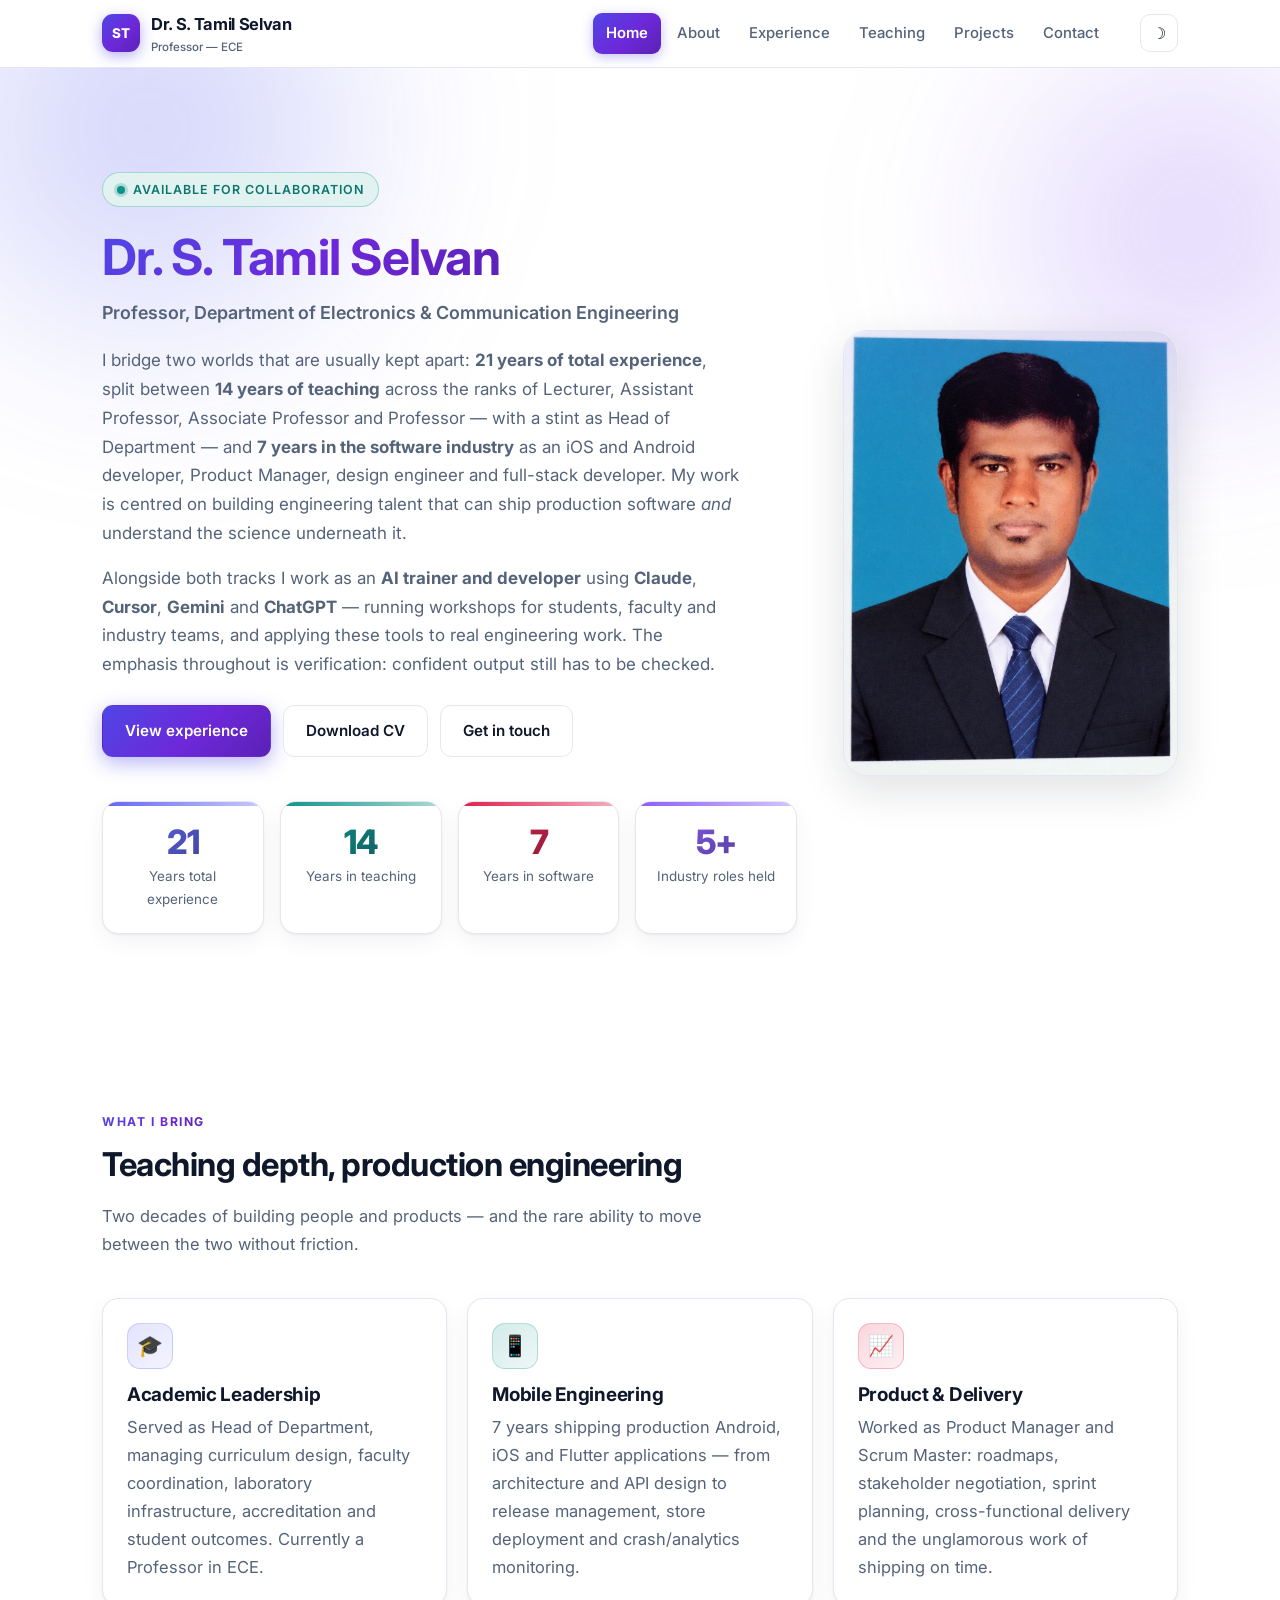
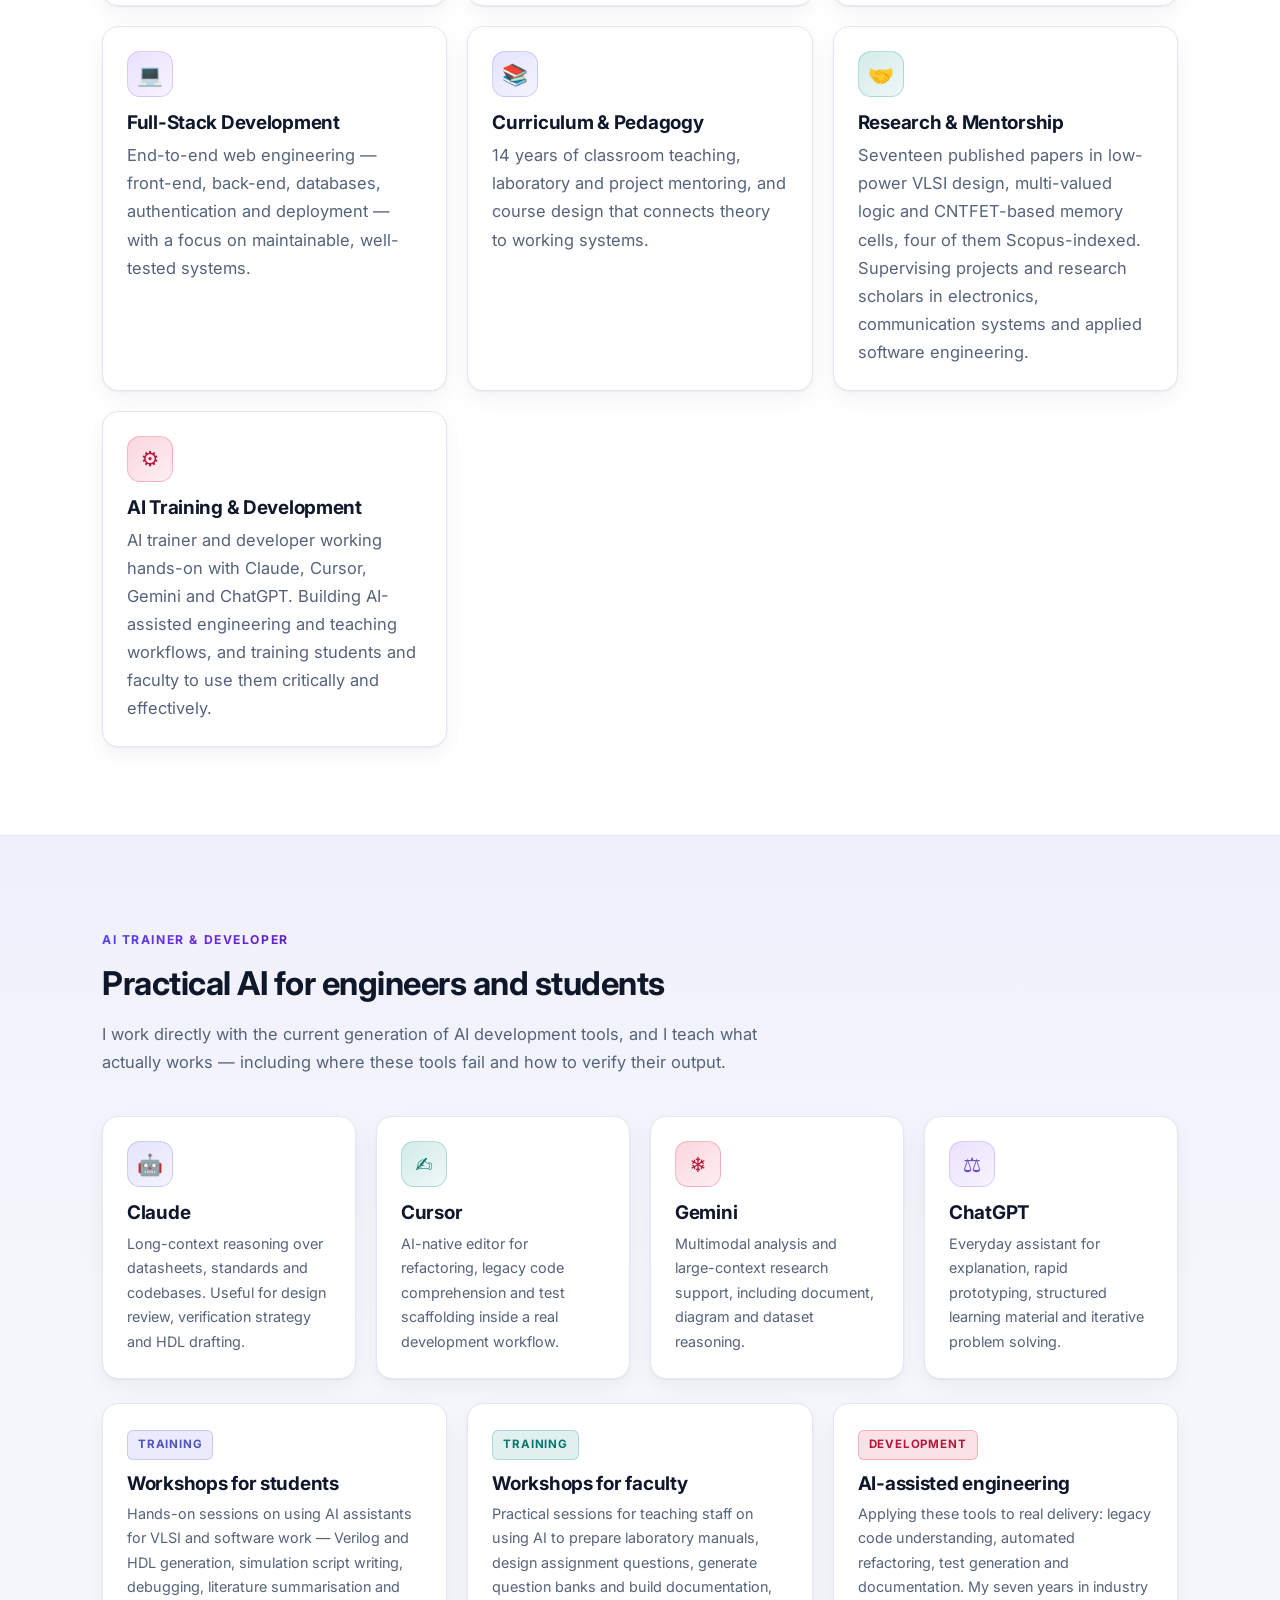
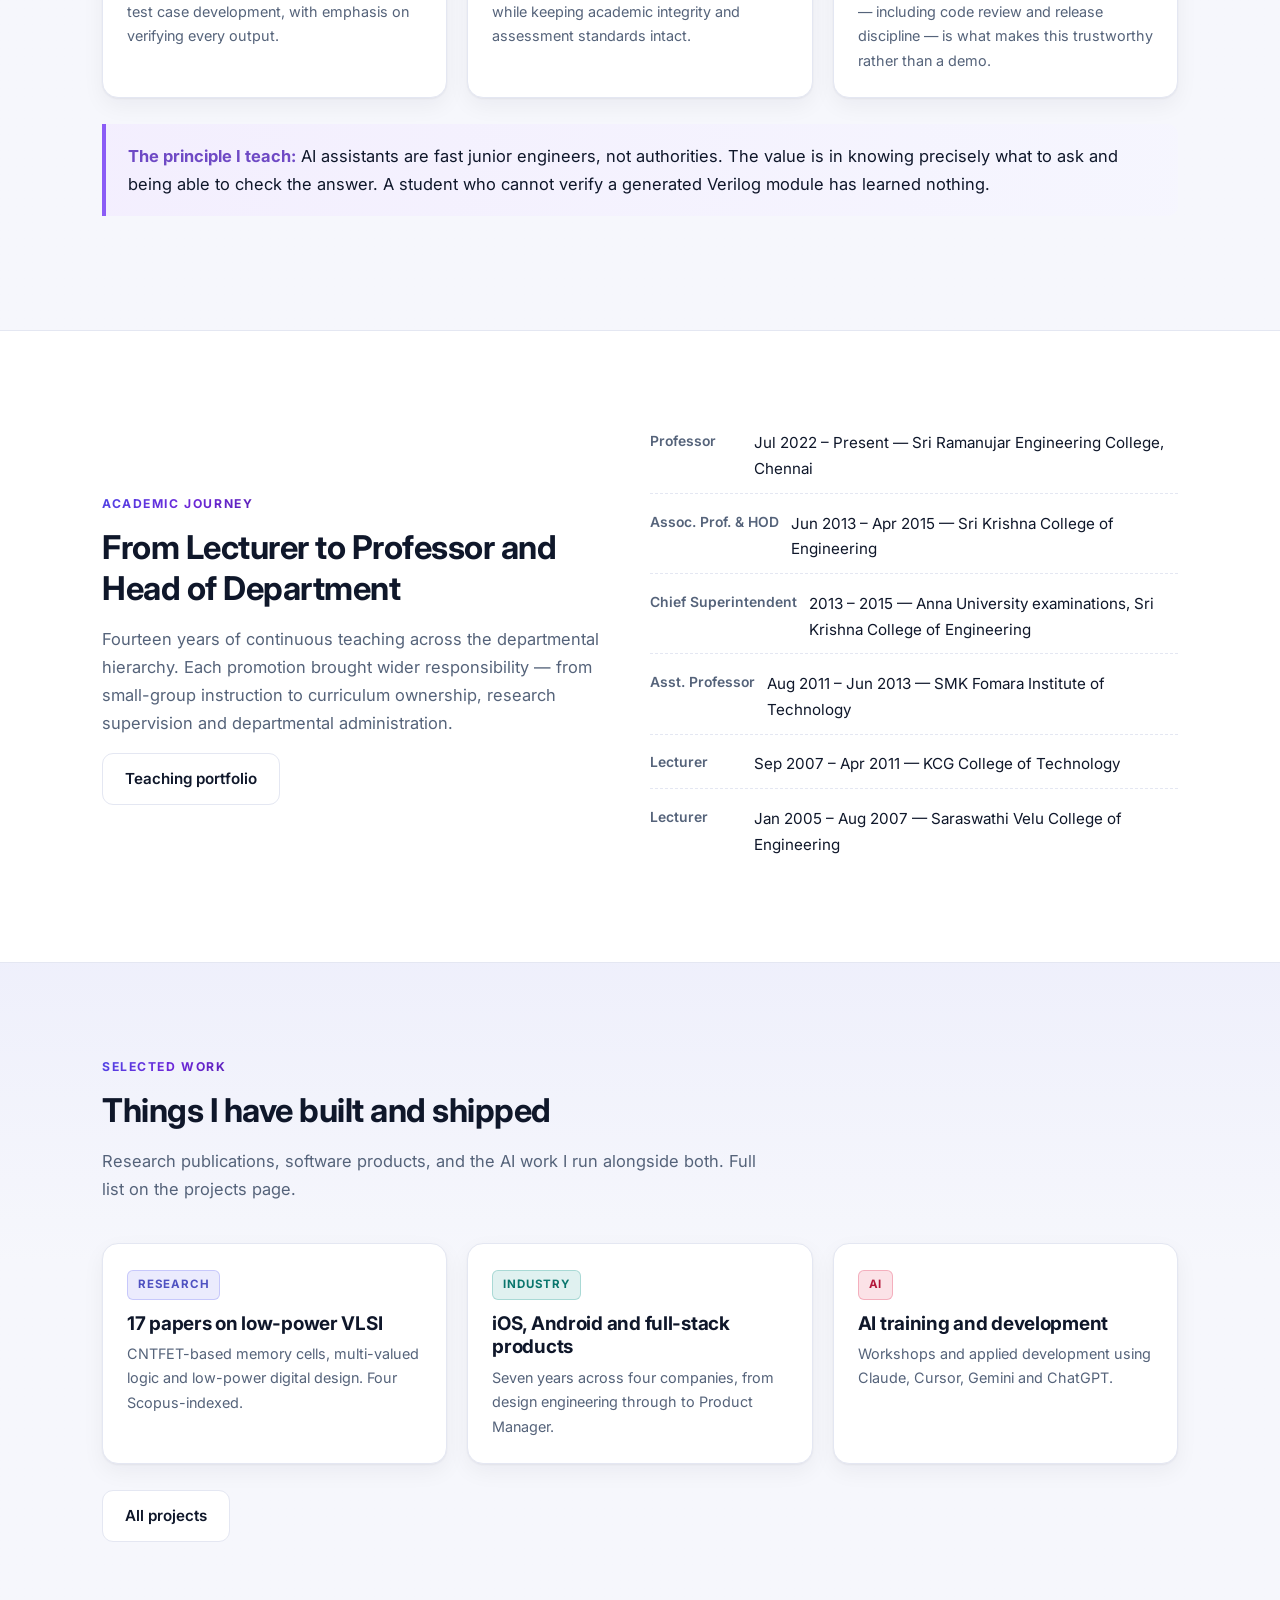
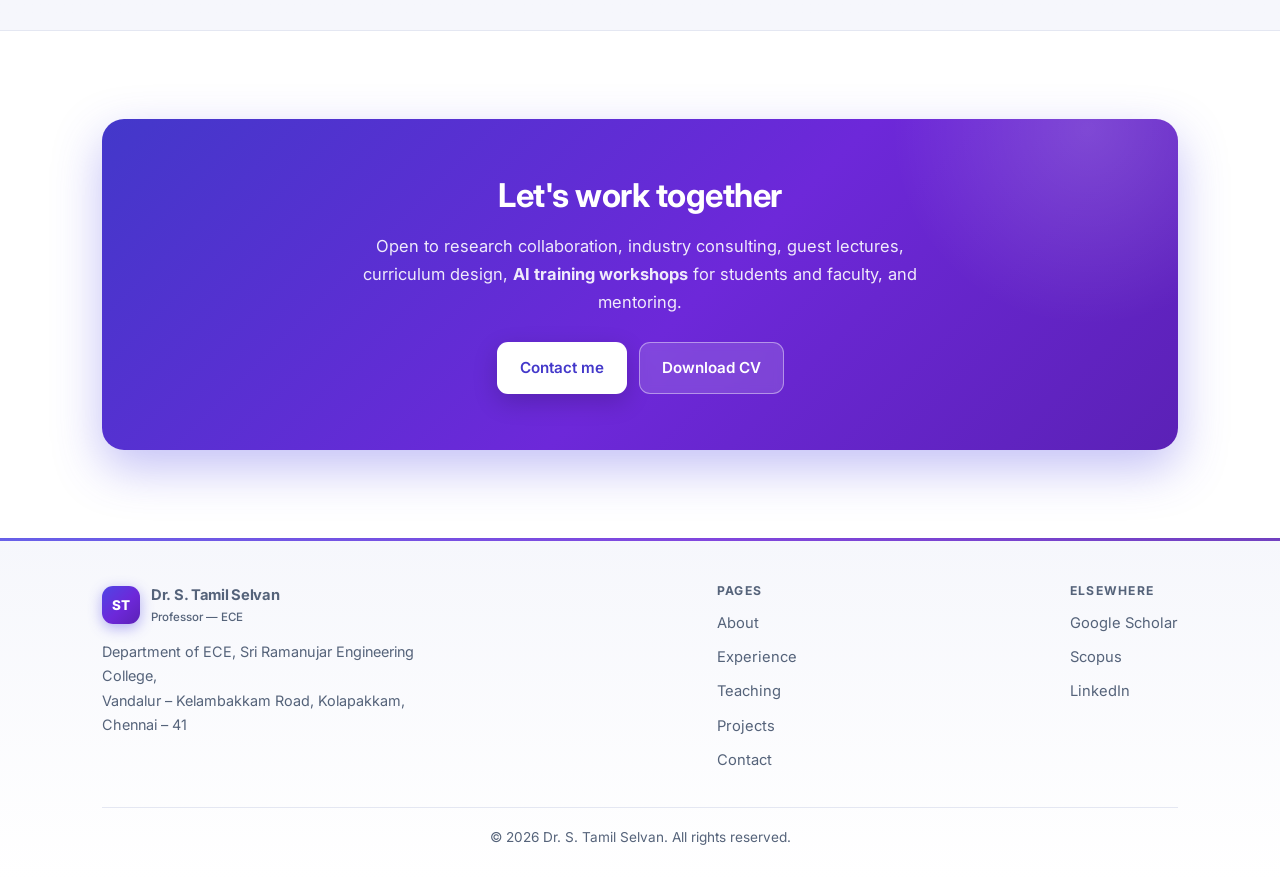
==== index.html @ 5f34ea8f "first commit" ====
<!DOCTYPE html>
<html lang="en" data-theme="light">
<head>
<meta charset="utf-8">
<meta name="viewport" content="width=device-width, initial-scale=1">
<title>Dr. S. Tamil Selvan &mdash; Professor, ECE &amp; Software Development Lead</title>
<meta name="description" content="Portfolio of Dr. S. Tamil Selvan &mdash; Professor in the Department of Electronics &amp; Communication Engineering with 21 years of experience spanning academia (14 years teaching), industry (7 years as iOS and Android developer, Product Manager and full-stack developer) and AI training and development using Claude, Cursor, Gemini and ChatGPT.">
<meta name="author" content="Dr. S. Tamil Selvan">
<meta property="og:title" content="Dr. S. Tamil Selvan &mdash; Academic &amp; Software Portfolio">
<meta property="og:description" content="Professor in ECE. 21 years across teaching and industry. iOS, Android, full-stack development, product management, and AI training and development using Claude, Cursor, Gemini and ChatGPT.">
<meta property="og:type" content="website">
<link rel="preconnect" href="https://fonts.googleapis.com">
<link rel="preconnect" href="https://fonts.gstatic.com" crossorigin>
<link href="https://fonts.googleapis.com/css2?family=Inter:wght@400;500;600;700;800&amp;display=swap" rel="stylesheet">
<link rel="stylesheet" href="assets/css/style.css">
<link rel="icon" href="data:image/svg+xml,<svg xmlns='http://www.w3.org/2000/svg' viewBox='0 0 100 100'><rect width='100' height='100' rx='22' fill='%234f46e5'/><text x='50' y='68' font-size='52' font-family='sans-serif' font-weight='bold' fill='white' text-anchor='middle'>ST</text></svg>">
</head>
<body>
<a class="skip" href="#main">Skip to content</a>

<header class="site-header">
  <div class="wrap">
    <a class="brand" href="index.html">
      <span class="mark">ST</span>
      <span>Dr. S. Tamil Selvan<span class="sub">Professor &mdash; ECE</span></span>
    </a>
    <button class="icon-btn menu-btn" data-menu-toggle aria-expanded="false" aria-controls="primary-nav" aria-label="Open menu">&#9776;</button>
    <nav class="nav" id="primary-nav" aria-label="Primary">
      <a href="index.html" aria-current="page">Home</a>
      <a href="about.html">About</a>
      <a href="experience.html">Experience</a>
      <a href="teaching.html">Teaching</a>
      <a href="projects.html">Projects</a>
      <a href="contact.html">Contact</a>
    </nav>
    <div class="nav-tools">
      <button class="icon-btn" data-theme-toggle aria-label="Switch theme">&#9789;</button>
    </div>
  </div>
</header>

<main id="main">

  <section class="hero">
    <div class="wrap hero-grid">
      <div>
        <span class="eyebrow">Available for collaboration</span>
        <h1><span class="name">Dr. S. Tamil Selvan</span></h1>
        <p class="role">Professor, Department of Electronics &amp; Communication Engineering</p>
        <p class="lede">
          I bridge two worlds that are usually kept apart: <strong>21 years of total experience</strong>,
          split between <strong>14 years of teaching</strong> across the ranks of Lecturer, Assistant
          Professor, Associate Professor and Professor &mdash; with a stint as Head of Department &mdash;
          and <strong>7 years in the software industry</strong> as an iOS and Android developer,
          Product Manager, design engineer and full-stack developer. My work is centred on building
          engineering talent that can ship production software <em>and</em> understand the science underneath it.
        </p>
        <p class="lede">
          Alongside both tracks I work as an <strong>AI trainer and developer</strong> using
          <strong>Claude</strong>, <strong>Cursor</strong>, <strong>Gemini</strong> and
          <strong>ChatGPT</strong> &mdash; running workshops for students, faculty and industry teams,
          and applying these tools to real engineering work. The emphasis throughout is verification:
          confident output still has to be checked.
        </p>
        <div class="btn-row">
          <a class="btn btn-primary" href="experience.html">View experience</a>
          <a class="btn btn-ghost" href="assets/resume.pdf" download>Download CV</a>
          <a class="btn btn-ghost" href="contact.html">Get in touch</a>
        </div>
        <div class="stats">
          <div class="stat"><div class="n">21</div><div class="l">Years total experience</div></div>
          <div class="stat"><div class="n">14</div><div class="l">Years in teaching</div></div>
          <div class="stat"><div class="n">7</div><div class="l">Years in software</div></div>
          <div class="stat"><div class="n">5+</div><div class="l">Industry roles held</div></div>
        </div>
      </div>
      <div class="portrait reveal">
        <img src="assets/images/Photo.png" width="1094" height="1437"
             alt="Portrait of Dr. S. Tamil Selvan, Professor of Electronics and Communication Engineering">
      </div>
    </div>
  </section>

  <section class="section" id="pillars">
    <div class="wrap">
      <div class="section-head">
        <span class="kicker">What I bring</span>
        <h2>Teaching depth, production engineering</h2>
        <p>Two decades of building people and products &mdash; and the rare ability to move between the two without friction.</p>
      </div>
      <div class="grid g3">
        <article class="card hover reveal">
          <div class="card-icon">&#127891;</div>
          <h3>Academic Leadership</h3>
          <p class="muted">
            Served as Head of Department, managing curriculum design, faculty coordination,
            laboratory infrastructure, accreditation and student outcomes. Currently a Professor in ECE.
          </p>
        </article>
        <article class="card hover reveal">
          <div class="card-icon">&#128241;</div>
          <h3>Mobile Engineering</h3>
          <p class="muted">
            7 years shipping production Android, iOS and Flutter applications &mdash; from architecture
            and API design to release management, store deployment and crash/analytics monitoring.
          </p>
        </article>
        <article class="card hover reveal">
          <div class="card-icon">&#128200;</div>
          <h3>Product &amp; Delivery</h3>
          <p class="muted">
            Worked as Product Manager and Scrum Master: roadmaps, stakeholder negotiation,
            sprint planning, cross-functional delivery and the unglamorous work of shipping on time.
          </p>
        </article>
        <article class="card hover reveal">
          <div class="card-icon">&#128187;</div>
          <h3>Full-Stack Development</h3>
          <p class="muted">
            End-to-end web engineering &mdash; front-end, back-end, databases, authentication and
            deployment &mdash; with a focus on maintainable, well-tested systems.
          </p>
        </article>
        <article class="card hover reveal">
          <div class="card-icon">&#128218;</div>
          <h3>Curriculum &amp; Pedagogy</h3>
          <p class="muted">
            14 years of classroom teaching, laboratory and project mentoring, and course design
            that connects theory to working systems.
          </p>
        </article>
        <article class="card hover reveal">
          <div class="card-icon">&#129309;</div>
          <h3>Research &amp; Mentorship</h3>
          <p class="muted">
            Seventeen published papers in low-power VLSI design, multi-valued logic and
            CNTFET-based memory cells, four of them Scopus-indexed. Supervising projects and
            research scholars in electronics, communication systems and applied software engineering.
          </p>
        </article>
        <article class="card hover reveal">
          <div class="card-icon">&#9881;</div>
          <h3>AI Training &amp; Development</h3>
          <p class="muted">
            AI trainer and developer working hands-on with Claude, Cursor, Gemini and ChatGPT.
            Building AI-assisted engineering and teaching workflows, and training students and
            faculty to use them critically and effectively.
          </p>
        </article>
      </div>
    </div>
  </section>

  <section class="section alt" id="ai">
    <div class="wrap">
      <div class="section-head">
        <span class="kicker">AI trainer &amp; developer</span>
        <h2>Practical AI for engineers and students</h2>
        <p>
          I work directly with the current generation of AI development tools, and I teach what
          actually works &mdash; including where these tools fail and how to verify their output.
        </p>
      </div>

      <div class="grid g4" style="margin-bottom:24px">
        <div class="card">
          <div class="card-icon">&#129302;</div>
          <h3>Claude</h3>
          <p class="muted small">Long-context reasoning over datasheets, standards and codebases. Useful for design review, verification strategy and HDL drafting.</p>
        </div>
        <div class="card">
          <div class="card-icon">&#9997;</div>
          <h3>Cursor</h3>
          <p class="muted small">AI-native editor for refactoring, legacy code comprehension and test scaffolding inside a real development workflow.</p>
        </div>
        <div class="card">
          <div class="card-icon">&#10052;</div>
          <h3>Gemini</h3>
          <p class="muted small">Multimodal analysis and large-context research support, including document, diagram and dataset reasoning.</p>
        </div>
        <div class="card">
          <div class="card-icon">&#9878;</div>
          <h3>ChatGPT</h3>
          <p class="muted small">Everyday assistant for explanation, rapid prototyping, structured learning material and iterative problem solving.</p>
        </div>
      </div>

      <div class="grid g3">
        <div class="card hover">
          <span class="tag">Training</span>
          <h3>Workshops for students</h3>
          <p class="muted small">
            Hands-on sessions on using AI assistants for VLSI and software work &mdash; Verilog and
            HDL generation, simulation script writing, debugging, literature summarisation and test
            case development, with emphasis on verifying every output.
          </p>
        </div>
        <div class="card hover">
          <span class="tag">Training</span>
          <h3>Workshops for faculty</h3>
          <p class="muted small">
            Practical sessions for teaching staff on using AI to prepare laboratory manuals, design
            assignment questions, generate question banks and build documentation, while keeping
            academic integrity and assessment standards intact.
          </p>
        </div>
        <div class="card hover">
          <span class="tag">Development</span>
          <h3>AI-assisted engineering</h3>
          <p class="muted small">
            Applying these tools to real delivery: legacy code understanding, automated refactoring,
            test generation and documentation. My seven years in industry &mdash; including code review
            and release discipline &mdash; is what makes this trustworthy rather than a demo.
          </p>
        </div>
      </div>

      <div class="note">
        <p><strong>The principle I teach:</strong> AI assistants are fast junior engineers, not
          authorities. The value is in knowing precisely what to ask and being able to check the
          answer. A student who cannot verify a generated Verilog module has learned nothing.</p>
      </div>
    </div>
  </section>

  <section class="section" id="preview-teaching">
    <div class="wrap">
      <div class="grid g2" style="align-items:center">
        <div>
          <span class="kicker">Academic journey</span>
          <h2>From Lecturer to Professor and Head of Department</h2>
          <p class="muted">
            Fourteen years of continuous teaching across the departmental hierarchy. Each promotion
            brought wider responsibility &mdash; from small-group instruction to curriculum ownership,
            research supervision and departmental administration.
          </p>

          <a class="btn btn-ghost" href="teaching.html">Teaching portfolio</a>
        </div>
        <ul class="contact-list reveal">
          <li><span class="k">Professor</span><span>Jul 2022 &ndash; Present &mdash; Sri Ramanujar Engineering College, Chennai</span></li>
            <li><span class="k">Assoc. Prof. &amp; HOD</span><span>Jun 2013 &ndash; Apr 2015 &mdash; Sri Krishna College of Engineering</span></li>
            <li><span class="k">Chief Superintendent</span><span>2013 &ndash; 2015 &mdash; Anna University examinations, Sri Krishna College of Engineering</span></li>
          <li><span class="k">Asst. Professor</span><span>Aug 2011 &ndash; Jun 2013 &mdash; SMK Fomara Institute of Technology</span></li>
          <li><span class="k">Lecturer</span><span>Sep 2007 &ndash; Apr 2011 &mdash; KCG College of Technology</span></li>
          <li><span class="k">Lecturer</span><span>Jan 2005 &ndash; Aug 2007 &mdash; Saraswathi Velu College of Engineering</span></li>
        </ul>
      </div>
    </div>
  </section>

  <section class="section alt" id="preview-projects">
    <div class="wrap">
      <div class="section-head">
        <span class="kicker">Selected work</span>
        <h2>Things I have built and shipped</h2>
        <p>Research publications, software products, and the AI work I run alongside both. Full list on the projects page.</p>
      </div>
      <div class="grid g3">
        <article class="card hover reveal">
          <span class="tag">Research</span>
          <h3>17 papers on low-power VLSI</h3>
          <p class="muted small">CNTFET-based memory cells, multi-valued logic and low-power digital design. Four Scopus-indexed.</p>
        </article>
        <article class="card hover reveal">
          <span class="tag">Industry</span>
          <h3>iOS, Android and full-stack products</h3>
          <p class="muted small">Seven years across four companies, from design engineering through to Product Manager.</p>
        </article>
        <article class="card hover reveal">
          <span class="tag">AI</span>
          <h3>AI training and development</h3>
          <p class="muted small">Workshops and applied development using Claude, Cursor, Gemini and ChatGPT.</p>
        </article>
      </div>
      <div class="btn-row">
        <a class="btn btn-ghost" href="projects.html">All projects</a>
      </div>
    </div>
  </section>

  <section class="section">
    <div class="wrap">
      <div class="cta">
        <h2>Let's work together</h2>
        <p>
          Open to research collaboration, industry consulting, guest lectures, curriculum design,
          <strong>AI training workshops</strong> for students and faculty, and mentoring.
        </p>
        <div class="btn-row" style="justify-content:center">
          <a class="btn btn-primary" href="contact.html">Contact me</a>
          <a class="btn btn-ghost" href="assets/resume.pdf" download>Download CV</a>
        </div>
      </div>
    </div>
  </section>

</main>

<footer class="site-footer">
  <div class="wrap">
    <div class="footer-grid">
      <div>
        <a class="brand" href="index.html">
          <span class="mark">ST</span>
          <span>Dr. S. Tamil Selvan<span class="sub">Professor &mdash; ECE</span></span>
        </a>
        <p class="small muted" style="margin-top:12px;max-width:38ch">
          Department of ECE, Sri Ramanujar Engineering College,<br>Vandalur &ndash; Kelambakkam Road, Kolapakkam, Chennai &ndash; 41
        </p>
      </div>
      <div>
        <h3>Pages</h3>
        <ul>
          <li><a href="about.html">About</a></li>
          <li><a href="experience.html">Experience</a></li>
          <li><a href="teaching.html">Teaching</a></li>
          <li><a href="projects.html">Projects</a></li>
          <li><a href="contact.html">Contact</a></li>
        </ul>
      </div>
      <div>
        <h3>Elsewhere</h3>
        <ul>
          <li><a href="https://scholar.google.com/citations?hl=en&amp;user=R4JddYAAAAAJ" target="_blank" rel="noopener noreferrer">Google Scholar</a></li>
          <li><a href="https://www.scopus.com/authid/detail.uri?authorId=57210962589" target="_blank" rel="noopener noreferrer">Scopus</a></li>
          <li><a href="https://www.linkedin.com/feed/" target="_blank" rel="noopener noreferrer">LinkedIn</a></li>

        </ul>
      </div>
    </div>
    <div class="footer-bottom">
      <span>&copy; <span data-year></span> Dr. S. Tamil Selvan. All rights reserved.</span>
    </div>
  </div>
</footer>

<script src="assets/js/main.js"></script>
</body>
</html>
---- assets/css/style.css ----
/* ============================================================
   Dr. S. Tamil Selvan — portfolio
   Design system: 4-hue rotating accent palette + soft tints
   ============================================================ */

:root {
  /* surfaces */
  --bg: #ffffff;
  --bg-alt: #f6f7fc;
  --surface: #ffffff;
  --surface-2: #fbfbfe;

  /* text */
  --text: #0f172a;
  --text-muted: #55637a;

  /* brand */
  --primary: #4f46e5;
  --primary-soft: #eef2ff;

  /* rotating accents (indigo / teal / rose / violet) */
  --a1: #6366f1;
  --a2: #0d9488;
  --a3: #e11d48;
  --a4: #8b5cf6;
  /* every stop is dark enough for white text to clear 4.5:1 */
  --brand-grad: linear-gradient(135deg, #4f46e5, #6d28d9 55%, #5b21b6);
  --cta-grad: linear-gradient(135deg, #4338ca, #6d28d9 55%, #5b21b6);
  /* small text on tinted backgrounds needs a darker ink than the pure hue */
  --ink-mix: #000;
  --ink-amt: 80%;

  --border: #e4e7f2;
  --shadow: 0 1px 2px rgba(15, 23, 42, .05), 0 8px 22px rgba(15, 23, 42, .05);
  --shadow-lg: 0 14px 44px rgba(15, 23, 42, .13);

  --radius: 16px;
  --radius-sm: 10px;
  --maxw: 1120px;
  --header-h: 68px;
  --font: "Inter", ui-sans-serif, system-ui, -apple-system, "Segoe UI", Roboto, Helvetica, Arial, sans-serif;
  --mono: ui-monospace, SFMono-Regular, "SF Mono", Menlo, Consolas, monospace;
}

[data-theme="dark"] {
  --bg: #080d1a;
  --bg-alt: #0e1526;
  --surface: #121b30;
  --surface-2: #172138;
  --text: #eaf0fb;
  --text-muted: #9fadc6;
  --primary: #a5b4fc;
  --primary-soft: #1e2a4d;
  --a1: #818cf8;
  --a2: #2dd4bf;
  --a3: #fb7185;
  --a4: #c084fc;
  --ink-mix: #fff;
  --ink-amt: 0%;
  --border: #22304d;
  --shadow: 0 1px 2px rgba(0, 0, 0, .35), 0 8px 22px rgba(0, 0, 0, .38);
  --shadow-lg: 0 16px 48px rgba(0, 0, 0, .58);
}

*, *::before, *::after { box-sizing: border-box; }

html { scroll-behavior: smooth; scroll-padding-top: calc(var(--header-h) + 16px); }

body {
  margin: 0;
  background: var(--bg);
  color: var(--text);
  font-family: var(--font);
  font-size: 16.5px;
  line-height: 1.7;
  -webkit-font-smoothing: antialiased;
  text-rendering: optimizeLegibility;
}

::selection { background: color-mix(in srgb, var(--primary) 24%, transparent); }

img { max-width: 100%; display: block; }
a { color: var(--primary); text-decoration: none; text-underline-offset: 3px; }
a:hover { text-decoration: underline; }

h1, h2, h3, h4 { line-height: 1.25; margin: 0 0 .5em; font-weight: 700; letter-spacing: -.015em; }
h1 { font-size: clamp(2rem, 5vw, 3.1rem); }
h2 { font-size: clamp(1.5rem, 3.2vw, 2.05rem); }
h3 { font-size: 1.18rem; }
p { margin: 0 0 1rem; }
ul { margin: 0 0 1rem; padding-left: 1.15rem; }
li { margin-bottom: .35rem; }

.wrap { width: 100%; max-width: var(--maxw); margin: 0 auto; padding: 0 22px; }
.skip { position: absolute; left: -9999px; }
.skip:focus { left: 12px; top: 10px; z-index: 200; background: var(--primary); color: #fff; padding: 10px 16px; border-radius: 8px; }

.muted { color: var(--text-muted); }
.small { font-size: .9rem; }
.center { text-align: center; }

/* ---------- rotating accent assignment ---------- */
.card, .stat { --h: var(--a1); }
.grid > *, .stats > * { --h: var(--a1); }
.grid > :nth-child(4n+2), .stats > :nth-child(4n+2) { --h: var(--a2); }
.grid > :nth-child(4n+3), .stats > :nth-child(4n+3) { --h: var(--a3); }
.grid > :nth-child(4n+4), .stats > :nth-child(4n+4) { --h: var(--a4); }

/* text-safe version of the rotating hue (AA on tinted backgrounds) */
.ink { color: color-mix(in srgb, var(--h) var(--ink-amt), var(--ink-mix)); }

/* gradient text, only where the browser can actually clip it */
@supports ((-webkit-background-clip: text) or (background-clip: text)) {
  .hero h1 .name, .stat .n, .kicker {
    background-image: var(--grad, var(--brand-grad));
    -webkit-background-clip: text; background-clip: text;
    -webkit-text-fill-color: transparent; color: transparent;
  }
  .hero h1 .name { --grad: var(--brand-grad); }
  .stat .n { --grad: linear-gradient(135deg, var(--h), color-mix(in srgb, var(--h) 45%, var(--text))); }
}

/* ============================================================
   header
   ============================================================ */
.site-header {
  position: sticky; top: 0; z-index: 90;
  height: var(--header-h);
  display: flex; align-items: center;
  background: color-mix(in srgb, var(--bg) 82%, transparent);
  backdrop-filter: saturate(180%) blur(16px);
  border-bottom: 1px solid var(--border);
}
.site-header .wrap { display: flex; align-items: center; gap: 18px; }

.brand { display: flex; align-items: center; gap: 11px; font-weight: 700; color: var(--text); letter-spacing: -.02em; }
.brand:hover { text-decoration: none; }
.brand .mark {
  width: 38px; height: 38px; border-radius: 11px; flex: none;
  display: grid; place-items: center;
  background: var(--brand-grad);
  color: #fff; font-size: .84rem; font-weight: 800; letter-spacing: .02em;
  box-shadow: 0 4px 14px color-mix(in srgb, var(--primary) 42%, transparent);
}
.brand .sub { display: block; font-size: .72rem; font-weight: 500; color: var(--text-muted); letter-spacing: 0; }

.nav { margin-left: auto; display: flex; align-items: center; gap: 3px; }
.nav a {
  padding: 8px 13px; border-radius: 9px; font-size: .93rem; font-weight: 500;
  color: var(--text-muted); transition: background .16s ease, color .16s ease;
}
.nav a:hover { background: var(--primary-soft); color: var(--primary); text-decoration: none; }
.nav a[aria-current="page"] {
  color: #fff; background: var(--brand-grad); font-weight: 600;
  box-shadow: 0 3px 12px color-mix(in srgb, var(--primary) 34%, transparent);
}

.icon-btn {
  width: 38px; height: 38px; flex: none; display: grid; place-items: center;
  border: 1px solid var(--border); border-radius: 10px; cursor: pointer;
  background: var(--surface); color: var(--text); font-size: 1rem;
  transition: border-color .16s ease, color .16s ease, background .16s ease;
}
.icon-btn:hover { border-color: var(--primary); color: var(--primary); background: var(--primary-soft); }
.nav-tools { display: flex; align-items: center; gap: 8px; margin-left: 10px; }

.menu-btn { display: none; }

@media (max-width: 900px) {
  .menu-btn { display: grid; }
  .nav {
    position: fixed; inset: var(--header-h) 0 auto 0;
    flex-direction: column; align-items: stretch; gap: 3px;
    background: var(--bg); border-bottom: 1px solid var(--border);
    padding: 12px 22px 20px; box-shadow: var(--shadow-lg);
    display: none;
  }
  .nav.open { display: flex; }
  .nav a { padding: 12px 14px; font-size: 1rem; }
  .nav a[aria-current="page"] { color: #fff; }
}

/* ============================================================
   hero
   ============================================================ */
.hero {
  position: relative; overflow: hidden;
  padding: clamp(56px, 9vw, 104px) 0 clamp(48px, 7vw, 84px);
  background: var(--bg);
}
.hero::before, .hero::after {
  content: ""; position: absolute; border-radius: 50%;
  filter: blur(78px); pointer-events: none; z-index: 0;
}
.hero::before {
  width: 620px; height: 620px; top: -250px; left: -160px;
  background: radial-gradient(circle, color-mix(in srgb, var(--a1) 34%, transparent), transparent 68%);
}
.hero::after {
  width: 540px; height: 540px; top: -110px; right: -180px;
  background: radial-gradient(circle, color-mix(in srgb, var(--a4) 30%, transparent), transparent 68%);
}
.hero-grid { position: relative; z-index: 1; display: grid; grid-template-columns: 1.35fr .65fr; gap: 46px; align-items: center; }

.hero h1 { margin-bottom: .18em; }
.hero h1 .name { color: var(--primary); }
.hero .role { font-size: 1.12rem; font-weight: 600; color: var(--text-muted); margin-bottom: 1.1rem; }
.hero .lede { font-size: 1.06rem; color: var(--text-muted); max-width: 58ch; }
.hero .lede + .lede { margin-top: .9rem; }

.eyebrow {
  display: inline-flex; align-items: center; gap: 8px;
  font-size: .78rem; font-weight: 600; letter-spacing: .08em;   text-transform: uppercase;
  color: color-mix(in srgb, var(--a2) var(--ink-amt), var(--ink-mix));
  background: color-mix(in srgb, var(--a2) 12%, var(--surface));
  border: 1px solid color-mix(in srgb, var(--a2) 30%, transparent);
  padding: 6px 14px; border-radius: 999px; margin-bottom: 20px;
}
.eyebrow::before {
  content: ""; width: 8px; height: 8px; border-radius: 50%;
  background: var(--a2);
  box-shadow: 0 0 0 3px color-mix(in srgb, var(--a2) 24%, transparent);
  animation: pulse 2.4s ease-in-out infinite;
}
@keyframes pulse {
  0%, 100% { box-shadow: 0 0 0 3px color-mix(in srgb, var(--a2) 24%, transparent); }
  50% { box-shadow: 0 0 0 6px color-mix(in srgb, var(--a2) 6%, transparent); }
}

.btn-row { display: flex; flex-wrap: wrap; gap: 12px; margin-top: 26px; }
.btn {
  display: inline-flex; align-items: center; gap: 8px;
  padding: 12px 22px; border-radius: 11px; font-weight: 600; font-size: .95rem;
  border: 1px solid transparent; cursor: pointer;
  transition: transform .16s ease, box-shadow .16s ease, filter .16s ease;
}
.btn:hover { text-decoration: none; transform: translateY(-2px); }
.btn-primary {
  background: var(--brand-grad); color: #fff;
  box-shadow: 0 6px 20px color-mix(in srgb, var(--primary) 40%, transparent);
}
.btn-primary:hover { filter: brightness(1.07); box-shadow: 0 10px 28px color-mix(in srgb, var(--primary) 48%, transparent); }
.btn-ghost { border-color: var(--border); color: var(--text); background: var(--surface); }
.btn-ghost:hover { border-color: var(--primary); color: var(--primary); background: var(--primary-soft); }

.card-link {
  display: inline-flex; align-items: center; gap: 6px; margin-top: 14px;
  font-size: .85rem; font-weight: 600; color: var(--primary);
  padding-bottom: 2px;
  border-bottom: 1px solid color-mix(in srgb, var(--primary) 32%, transparent);
  transition: gap .18s ease, border-color .18s ease;
}
.card-link::after { content: "\2192"; line-height: 1; }
.card-link:hover { gap: 11px; border-color: var(--primary); }
.card-link:focus-visible { outline: 2px solid var(--primary); outline-offset: 3px; border-radius: 3px; }

.contact-hero {
  display: flex; flex-wrap: wrap; align-items: center; gap: 14px;
  margin-top: 24px; padding: 16px 20px;
  border: 1px solid var(--border); border-radius: 16px;
  background: var(--surface); box-shadow: var(--shadow);
}
.contact-hero-mail {
  font-size: clamp(1.05rem, 2.4vw, 1.35rem); font-weight: 700;
  color: var(--primary); letter-spacing: -.01em; overflow-wrap: anywhere;
}
.contact-hero-mail:hover { text-decoration: underline; }
.contact-hero-mail:focus-visible { outline: 2px solid var(--primary); outline-offset: 3px; border-radius: 4px; }
.contact-hero .btn { padding: 9px 16px; font-size: .85rem; }

.portrait {
  aspect-ratio: 3 / 4; border-radius: 24px; overflow: hidden;
  border: 1px solid var(--border); background: var(--bg-alt);
  box-shadow: var(--shadow-lg);
  display: grid; place-items: center; text-align: center;
  position: relative;
}
.portrait::after {
  content: ""; position: absolute; inset: 0; pointer-events: none;
  border-radius: inherit;
  background: linear-gradient(200deg, color-mix(in srgb, var(--a4) 16%, transparent), transparent 45%);
}
.portrait img { width: 100%; height: 100%; object-fit: cover; }
.portrait .ph { padding: 24px; color: var(--text-muted); font-size: .9rem; }
.portrait .ph .big { font-size: 2.6rem; line-height: 1; margin-bottom: 10px; }

@media (max-width: 880px) {
  .hero-grid { grid-template-columns: 1fr; }
  .portrait { max-width: 260px; order: -1; }
}

/* ============================================================
   stats
   ============================================================ */
.stats { display: grid; grid-template-columns: repeat(4, 1fr); gap: 16px; margin-top: 44px; }
.stat {
  position: relative; overflow: hidden;
  background: var(--surface); border: 1px solid var(--border); border-radius: var(--radius);
  padding: 22px 18px; text-align: center; box-shadow: var(--shadow);
  transition: transform .18s ease, box-shadow .18s ease;
}
.stat::before {
  content: ""; position: absolute; top: 0; left: 0; right: 0; height: 4px;
  background: linear-gradient(90deg, var(--h), color-mix(in srgb, var(--h) 35%, transparent));
}
.stat:hover { transform: translateY(-3px); box-shadow: var(--shadow-lg); }
.stat .n { font-size: 2.1rem; font-weight: 800; letter-spacing: -.03em; line-height: 1.1; color: var(--h); }
.stat .l { font-size: .84rem; color: var(--text-muted); margin-top: 4px; }
@media (max-width: 720px) { .stats { grid-template-columns: repeat(2, 1fr); } }

/* ============================================================
   sections
   ============================================================ */
.section { padding: clamp(52px, 7vw, 88px) 0; position: relative; }
.section.alt {
  background:
    linear-gradient(180deg, color-mix(in srgb, var(--a1) 5%, var(--bg-alt)), var(--bg-alt) 45%),
    var(--bg-alt);
  border-block: 1px solid var(--border);
}
.section-head { max-width: 66ch; margin-bottom: 40px; }
.section-head p { color: var(--text-muted); margin: 0; }
.kicker {
  display: inline-block; font-size: .76rem; font-weight: 700; letter-spacing: .13em;
  text-transform: uppercase; margin-bottom: 12px; color: var(--primary);
}

.page-head { padding: clamp(44px, 6vw, 72px) 0 clamp(8px, 2vw, 20px); position: relative; }
.page-head::before {
  content: ""; position: absolute; top: 0; left: 0; right: 0; height: 130px; z-index: -1;
  background: radial-gradient(700px 240px at 20% 0%, color-mix(in srgb, var(--a1) 16%, transparent), transparent 72%);
}
.page-head h1 { margin-bottom: .25em; }
.page-head .lede { color: var(--text-muted); font-size: 1.06rem; max-width: 66ch; margin: 0; }
.crumbs { font-size: .88rem; color: var(--text-muted); margin-bottom: 18px; }
.crumbs a { color: var(--text-muted); }
.crumbs a:hover { color: var(--primary); }

/* ============================================================
   grids & cards
   ============================================================ */
.grid { display: grid; gap: 20px; }
.g2 { grid-template-columns: repeat(2, 1fr); }
.g3 { grid-template-columns: repeat(3, 1fr); }
.g4 { grid-template-columns: repeat(4, 1fr); }
@media (max-width: 980px) { .g3, .g4 { grid-template-columns: repeat(2, 1fr); } }
@media (max-width: 700px) { .g2, .g3, .g4 { grid-template-columns: 1fr; } }

.card {
  position: relative; overflow: hidden;
  background: var(--surface); border: 1px solid var(--border);
  border-radius: var(--radius); padding: 24px; box-shadow: var(--shadow);
  transition: transform .2s ease, box-shadow .2s ease, border-color .2s ease;
}
.card::before {
  content: ""; position: absolute; top: 0; left: 0; right: 0; height: 4px;
  background: linear-gradient(90deg, var(--h, var(--a1)), color-mix(in srgb, var(--h, var(--a1)) 20%, transparent));
  opacity: 0; transition: opacity .2s ease;
}
.card.hover:hover {
  transform: translateY(-4px);
  border-color: color-mix(in srgb, var(--h, var(--a1)) 45%, var(--border));
  box-shadow: 0 16px 40px color-mix(in srgb, var(--h, var(--a1)) 20%, transparent);
}
.card.hover:hover::before { opacity: 1; }
.card h3 { margin-bottom: .35em; }
.card p:last-child, .card ul:last-child { margin-bottom: 0; }
.card .tag {
  display: inline-block; font-size: .72rem; font-weight: 700; letter-spacing: .07em;
  text-transform: uppercase; margin-bottom: 12px; padding: 4px 10px; border-radius: 6px;
  color: color-mix(in srgb, var(--h, var(--a1)) var(--ink-amt), var(--ink-mix));
  background: color-mix(in srgb, var(--h, var(--a1)) 13%, var(--surface));
  border: 1px solid color-mix(in srgb, var(--h, var(--a1)) 26%, transparent);
}
.card-icon {
  width: 46px; height: 46px; border-radius: 13px; display: grid; place-items: center;
  font-size: 1.3rem; margin-bottom: 14px;
  color: color-mix(in srgb, var(--h, var(--a1)) var(--ink-amt), var(--ink-mix));
  background: linear-gradient(140deg, color-mix(in srgb, var(--h, var(--a1)) 18%, var(--surface)), color-mix(in srgb, var(--h, var(--a1)) 7%, var(--surface)));
  border: 1px solid color-mix(in srgb, var(--h, var(--a1)) 24%, transparent);
}

/* ============================================================
   timeline
   ============================================================ */
.timeline { position: relative; padding-left: 36px; }
.timeline::before {
  content: ""; position: absolute; left: 9px; top: 6px; bottom: 6px; width: 3px;
  border-radius: 3px;
  background: linear-gradient(180deg, var(--a1), var(--a2) 32%, var(--a3) 62%, var(--a4));
  opacity: .55;
}
.tl-item { position: relative; margin-bottom: 18px; }
.tl-item::before {
  content: ""; position: absolute; left: -32px; top: 24px; z-index: 1;
  width: 15px; height: 15px; border-radius: 50%;
  background: var(--surface); border: 3px solid var(--a1);
  box-shadow: 0 0 0 4px color-mix(in srgb, var(--a1) 18%, transparent);
}
.tl-item.current::before {
  border-color: var(--a2); background: var(--a2);
  box-shadow: 0 0 0 5px color-mix(in srgb, var(--a2) 22%, transparent);
}
.tl-item .card { margin-bottom: 0; }
.tl-top { display: flex; flex-wrap: wrap; align-items: baseline; gap: 10px; margin-bottom: 4px; }
.tl-top h3 { margin: 0; }
.tl-when {
  font-size: .82rem; font-weight: 700; font-family: var(--mono);
  padding: 3px 10px; border-radius: 999px;
  color: color-mix(in srgb, var(--a1) var(--ink-amt), var(--ink-mix));
  background: color-mix(in srgb, var(--a1) 12%, var(--surface));
  border: 1px solid color-mix(in srgb, var(--a1) 26%, transparent);
}
.tl-item.current .tl-when {
  color: color-mix(in srgb, var(--a2) var(--ink-amt), var(--ink-mix));
  background: color-mix(in srgb, var(--a2) 14%, var(--surface));
  border-color: color-mix(in srgb, var(--a2) 32%, transparent);
}
.tl-org { font-weight: 600; color: var(--text-muted); margin-bottom: .6em; font-size: .95rem; }

/* ============================================================
   chips
   ============================================================ */
.chips { display: flex; flex-wrap: wrap; gap: 9px; }
.chip {
  font-size: .86rem; font-weight: 500; padding: 7px 13px; border-radius: 999px;
  border: 1px solid var(--border); background: var(--surface); color: var(--text);
  transition: border-color .16s ease, color .16s ease, transform .16s ease;
}
.chip:hover { border-color: var(--h, var(--a1)); color: var(--h, var(--a1)); transform: translateY(-1px); }
.chip.p {
  font-weight: 700; color: #fff; border-color: transparent;
  background: var(--brand-grad);
  box-shadow: 0 3px 10px color-mix(in srgb, var(--primary) 30%, transparent);
}

/* ============================================================
   tables
   ============================================================ */
.table-wrap {
  overflow-x: auto; border: 1px solid var(--border);
  border-radius: var(--radius); background: var(--surface); box-shadow: var(--shadow);
}
table { width: 100%; border-collapse: collapse; font-size: .94rem; }
th, td { text-align: left; padding: 13px 16px; border-bottom: 1px solid var(--border); vertical-align: top; }
th {
  font-size: .76rem; letter-spacing: .07em; text-transform: uppercase; color: #fff; white-space: nowrap;
  background: var(--brand-grad);
}
tbody tr { transition: background .14s ease; }
tbody tr:hover { background: color-mix(in srgb, var(--a1) 5%, var(--surface)); }
tbody tr:last-child td { border-bottom: 0; }

/* ============================================================
   misc blocks
   ============================================================ */
.note {
  position: relative;
  border-left: 4px solid var(--a4);
  background: linear-gradient(100deg, color-mix(in srgb, var(--a4) 10%, var(--surface)), color-mix(in srgb, var(--a1) 6%, var(--surface)));
  padding: 18px 22px; border-radius: 0 var(--radius-sm) var(--radius-sm) 0; margin: 26px 0;
}
.note p:last-child { margin: 0; }
.note strong { color: color-mix(in srgb, var(--a4) var(--ink-amt), var(--ink-mix)); }

.split { display: grid; grid-template-columns: 250px 1fr; gap: 40px; }
@media (max-width: 860px) { .split { grid-template-columns: 1fr; gap: 10px; } }
.side-nav { position: sticky; top: calc(var(--header-h) + 22px); align-self: start; }
.side-nav ul { list-style: none; padding: 0; margin: 0; }
.side-nav a {
  display: block; padding: 8px 13px; border-left: 3px solid var(--border);
  color: var(--text-muted); font-size: .93rem; border-radius: 0 8px 8px 0;
  transition: border-color .16s ease, color .16s ease, background .16s ease;
}
.side-nav a:hover {
  border-color: var(--a1); color: var(--text); text-decoration: none;
  background: color-mix(in srgb, var(--a1) 7%, transparent);
}
.side-nav .grp {
  font-size: .74rem; font-weight: 700; letter-spacing: .1em; text-transform: uppercase;
  color: var(--text-muted); margin: 16px 0 6px 13px;
}
.side-nav .grp:first-child { margin-top: 0; }

.prose > :last-child { margin-bottom: 0; }
.prose h2 { margin-top: 1.5em; position: relative; padding-bottom: .3em; }
.prose h2::after {
  content: ""; position: absolute; left: 0; bottom: 0; width: 46px; height: 4px; border-radius: 3px;
  background: var(--brand-grad);
}
.prose h2:first-child { margin-top: 0; }

/* ============================================================
   forms
   ============================================================ */
.form-grid { display: grid; gap: 16px; }
.field label { display: block; font-size: .88rem; font-weight: 600; margin-bottom: 6px; }
.field input, .field textarea, .field select {
  width: 100%; padding: 12px 14px; font: inherit; font-size: .95rem;
  color: var(--text); background: var(--surface-2);
  border: 1px solid var(--border); border-radius: var(--radius-sm);
  transition: border-color .16s ease, box-shadow .16s ease, background .16s ease;
}
.field input:focus, .field textarea:focus, .field select:focus {
  outline: none; background: var(--surface); border-color: var(--primary);
  box-shadow: 0 0 0 4px color-mix(in srgb, var(--primary) 16%, transparent);
}
.field textarea { min-height: 140px; resize: vertical; }
.form-note { font-size: .84rem; color: var(--text-muted); margin: 0; }

.contact-list { list-style: none; padding: 0; margin: 0; }
.contact-list li {
  display: flex; gap: 12px; padding: 11px 0;
  border-bottom: 1px dashed var(--border); font-size: .95rem;
}
.contact-list li:last-child { border-bottom: 0; }
.contact-list .k { color: var(--text-muted); min-width: 92px; flex: none; font-weight: 600; font-size: .87rem; }

.social { display: flex; flex-wrap: wrap; gap: 10px; }
.social a {
  display: inline-flex; align-items: center; gap: 8px; padding: 9px 16px;
  border: 1px solid var(--border); border-radius: 999px; font-size: .89rem; font-weight: 600;
  color: var(--text); background: var(--surface);
  transition: border-color .16s ease, color .16s ease, background .16s ease, transform .16s ease;
}
.social a:hover {
  border-color: transparent; color: #fff; text-decoration: none; transform: translateY(-2px);
  background: var(--brand-grad);
  box-shadow: 0 6px 18px color-mix(in srgb, var(--primary) 34%, transparent);
}

/* ============================================================
   cta
   ============================================================ */
.cta {
  position: relative; overflow: hidden;
  background: var(--cta-grad);
  border-radius: 22px; padding: clamp(34px, 5vw, 56px); text-align: center;
  box-shadow: 0 18px 48px color-mix(in srgb, var(--primary) 34%, transparent);
}
.cta::before {
  content: ""; position: absolute; width: 420px; height: 420px; top: -200px; right: -120px;
  border-radius: 50%; background: radial-gradient(circle, rgba(255, 255, 255, .16), transparent 66%);
}
.cta h2 { color: #fff; position: relative; }
.cta p { color: rgba(255, 255, 255, .9); max-width: 56ch; margin: 0 auto 22px; position: relative; }
.cta .btn-row { justify-content: center; position: relative; }
.cta .btn-ghost {
  background: rgba(255, 255, 255, .14); border-color: rgba(255, 255, 255, .42); color: #fff;
  backdrop-filter: blur(4px);
}
.cta .btn-ghost:hover { background: rgba(255, 255, 255, .26); color: #fff; border-color: #fff; }
.cta .btn-primary {
  background: #fff; color: #4338ca;
  box-shadow: 0 8px 24px rgba(0, 0, 0, .18);
}
.cta .btn-primary:hover { filter: brightness(.97); }

/* ============================================================
   footer
   ============================================================ */
.site-footer {
  border-top: 1px solid var(--border);
  background: linear-gradient(180deg, var(--bg-alt), var(--bg));
  padding: 44px 0 30px; margin-top: 0;
  position: relative;
}
.site-footer::before {
  content: ""; position: absolute; top: -1px; left: 0; right: 0; height: 3px;
  background: var(--brand-grad); opacity: .85;
}
.footer-grid { display: flex; flex-wrap: wrap; gap: 26px; justify-content: space-between; align-items: flex-start; }
.site-footer h3 {
  font-size: .76rem; letter-spacing: .1em; text-transform: uppercase;
  color: var(--text-muted); margin-bottom: 10px; font-weight: 700;
}
.site-footer ul { list-style: none; padding: 0; margin: 0; }
.site-footer li { margin-bottom: 6px; }
.site-footer a { color: var(--text-muted); font-size: .92rem; }
.site-footer a:hover { color: var(--primary); }
.footer-bottom {
  border-top: 1px solid var(--border); margin-top: 28px; padding-top: 18px;
  display: flex; flex-wrap: wrap; gap: 10px; justify-content: center; text-align: center;
  font-size: .85rem; color: var(--text-muted);
}

/* ============================================================
   reveal
   ============================================================ */
.reveal { opacity: 0; transform: translateY(16px); transition: opacity .55s ease, transform .55s ease; }
.reveal.in { opacity: 1; transform: none; }

@media (prefers-reduced-motion: reduce) {
  html { scroll-behavior: auto; }
  .reveal { opacity: 1; transform: none; transition: none; }
        .card.hover:hover, .stat:hover, .btn:hover, .chip:hover, .social a:hover { transform: none; }
        .card-link { transition: none; }
  .eyebrow::before { animation: none; }
}
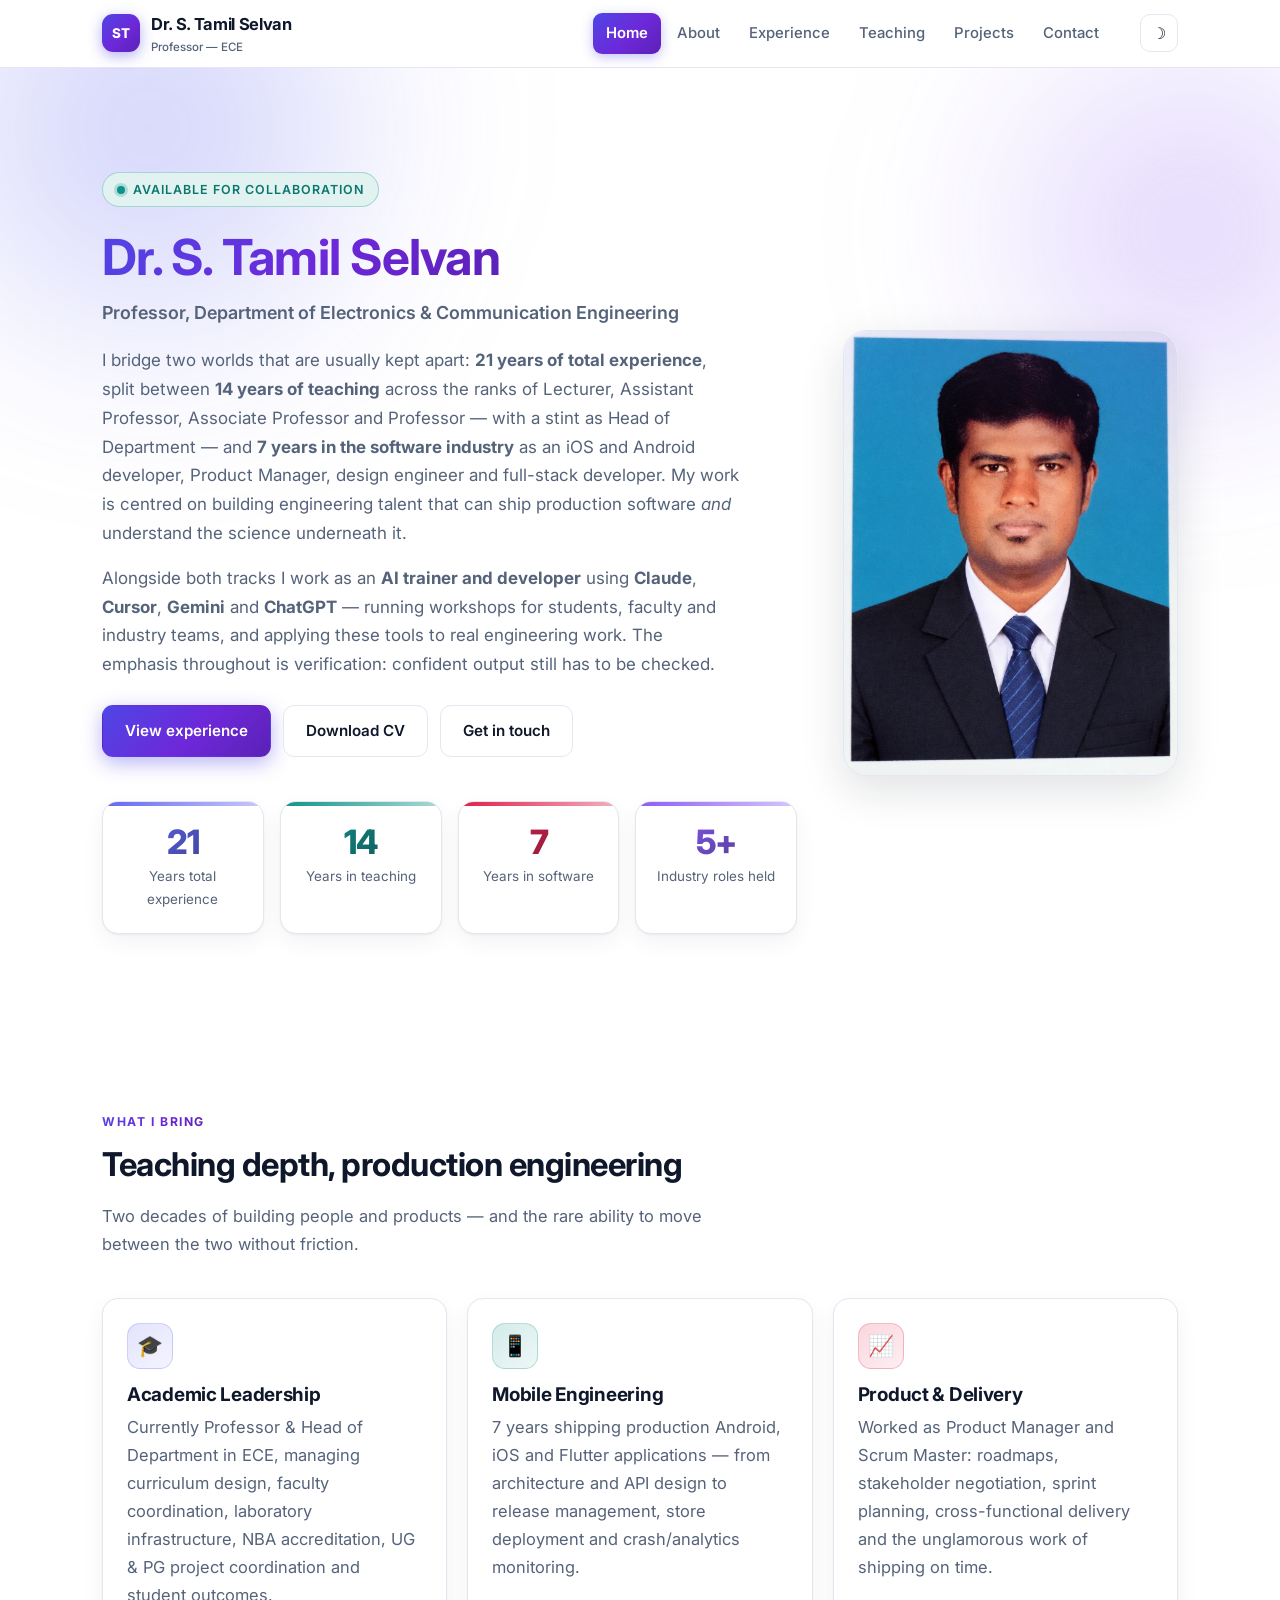
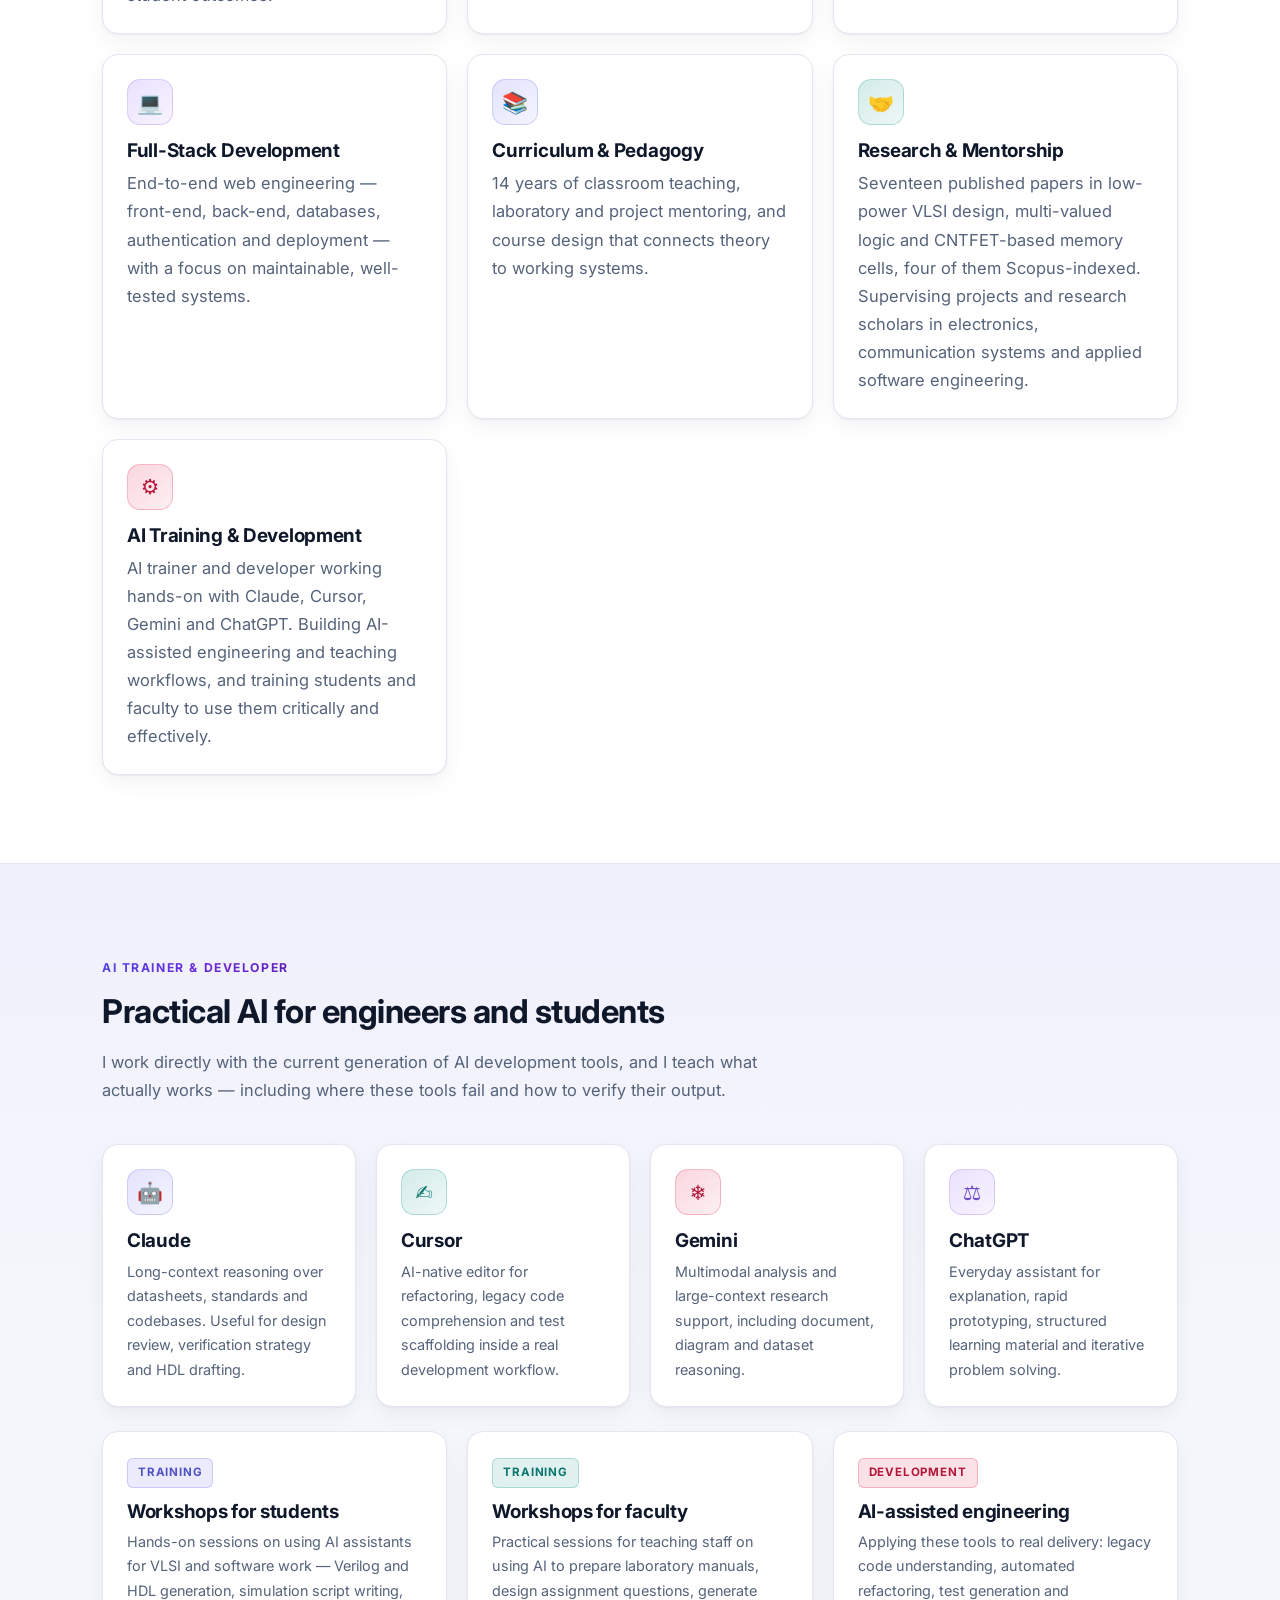
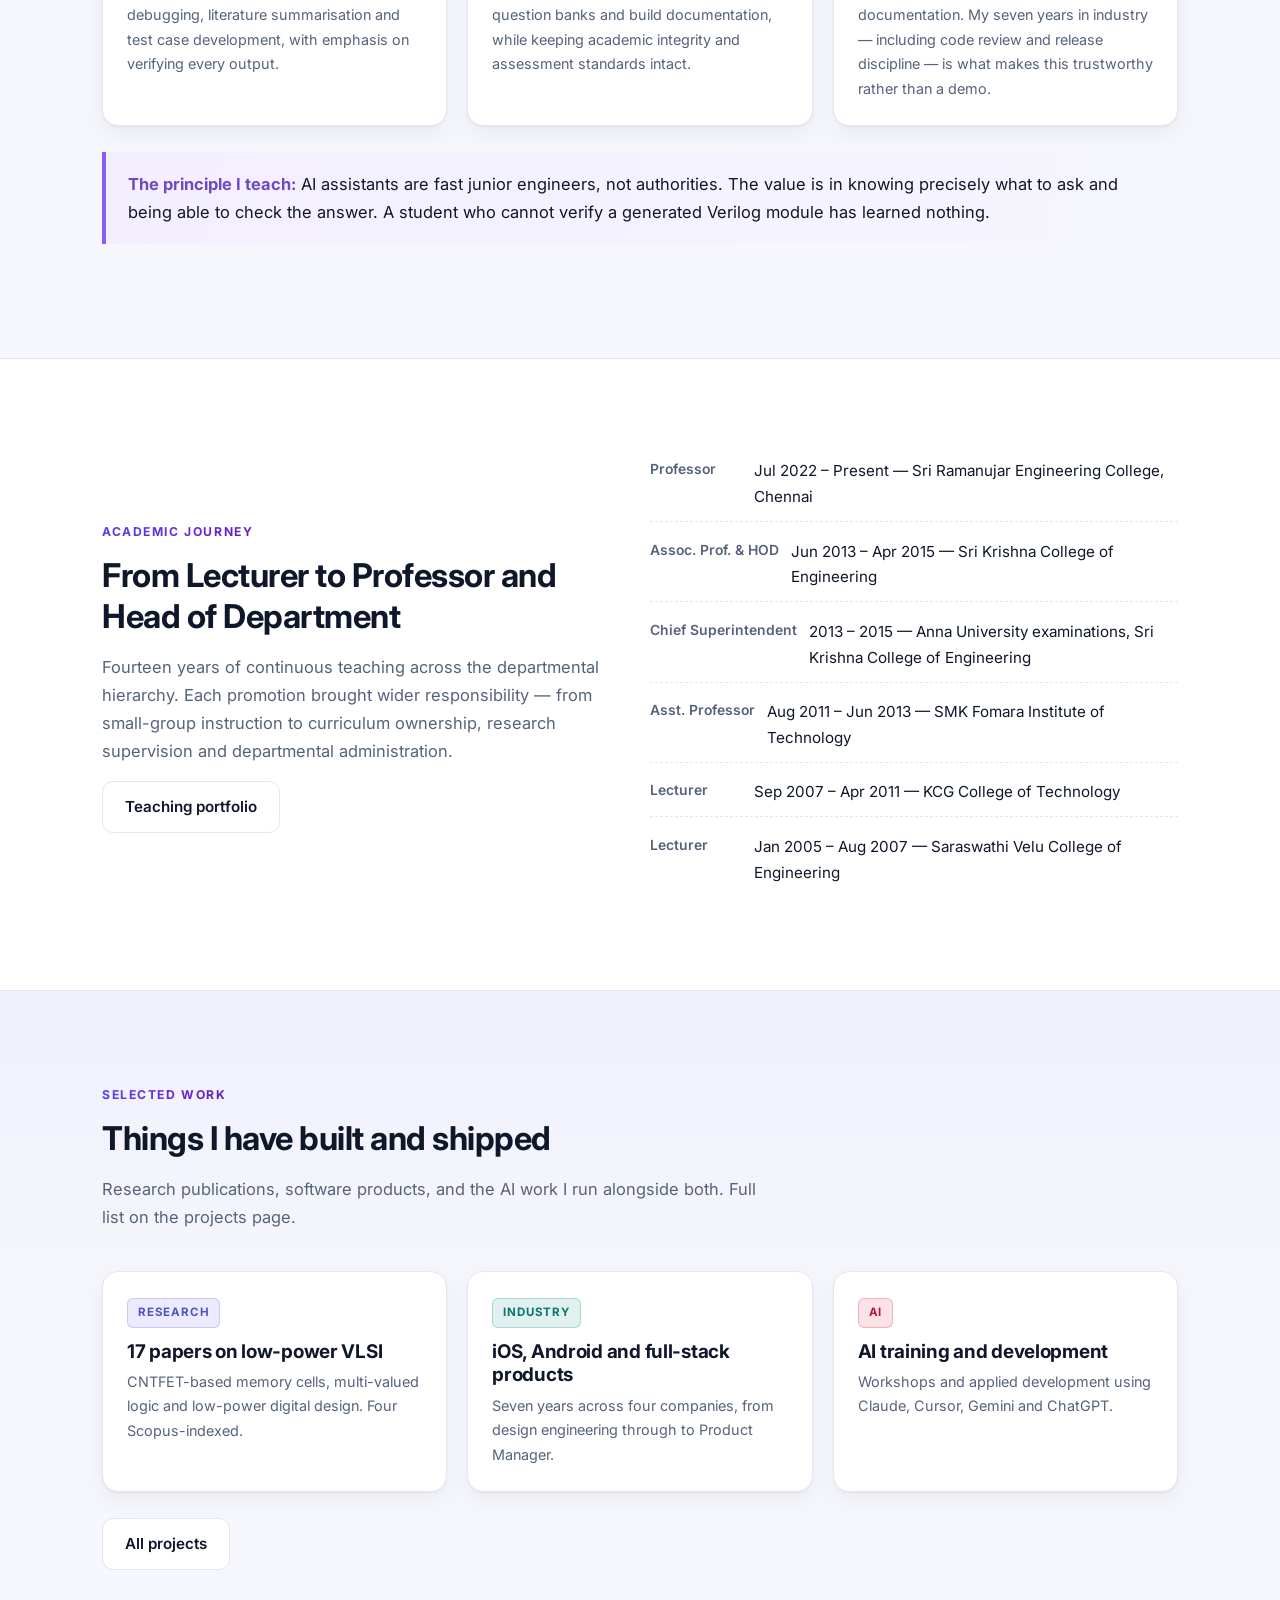
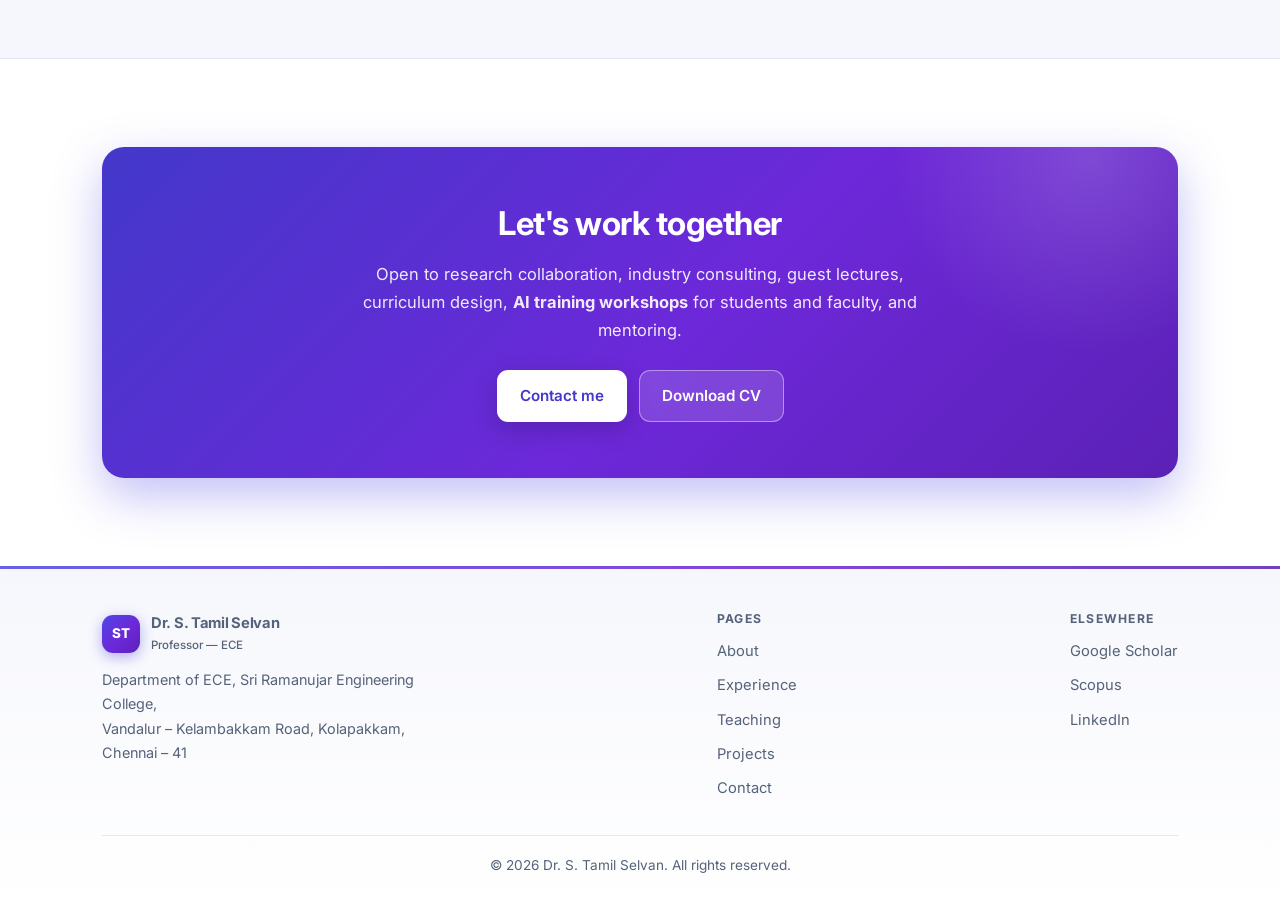
==== commit 5d8d80bc: "changes" ====
--- a/index.html
+++ b/index.html
@@ -93,8 +93,9 @@
           <div class="card-icon">&#127891;</div>
           <h3>Academic Leadership</h3>
           <p class="muted">
-            Served as Head of Department, managing curriculum design, faculty coordination,
-            laboratory infrastructure, accreditation and student outcomes. Currently a Professor in ECE.
+            Currently Professor &amp; Head of Department in ECE, managing curriculum design, faculty
+            coordination, laboratory infrastructure, NBA accreditation, UG &amp; PG project coordination
+            and student outcomes.
           </p>
         </article>
         <article class="card hover reveal">
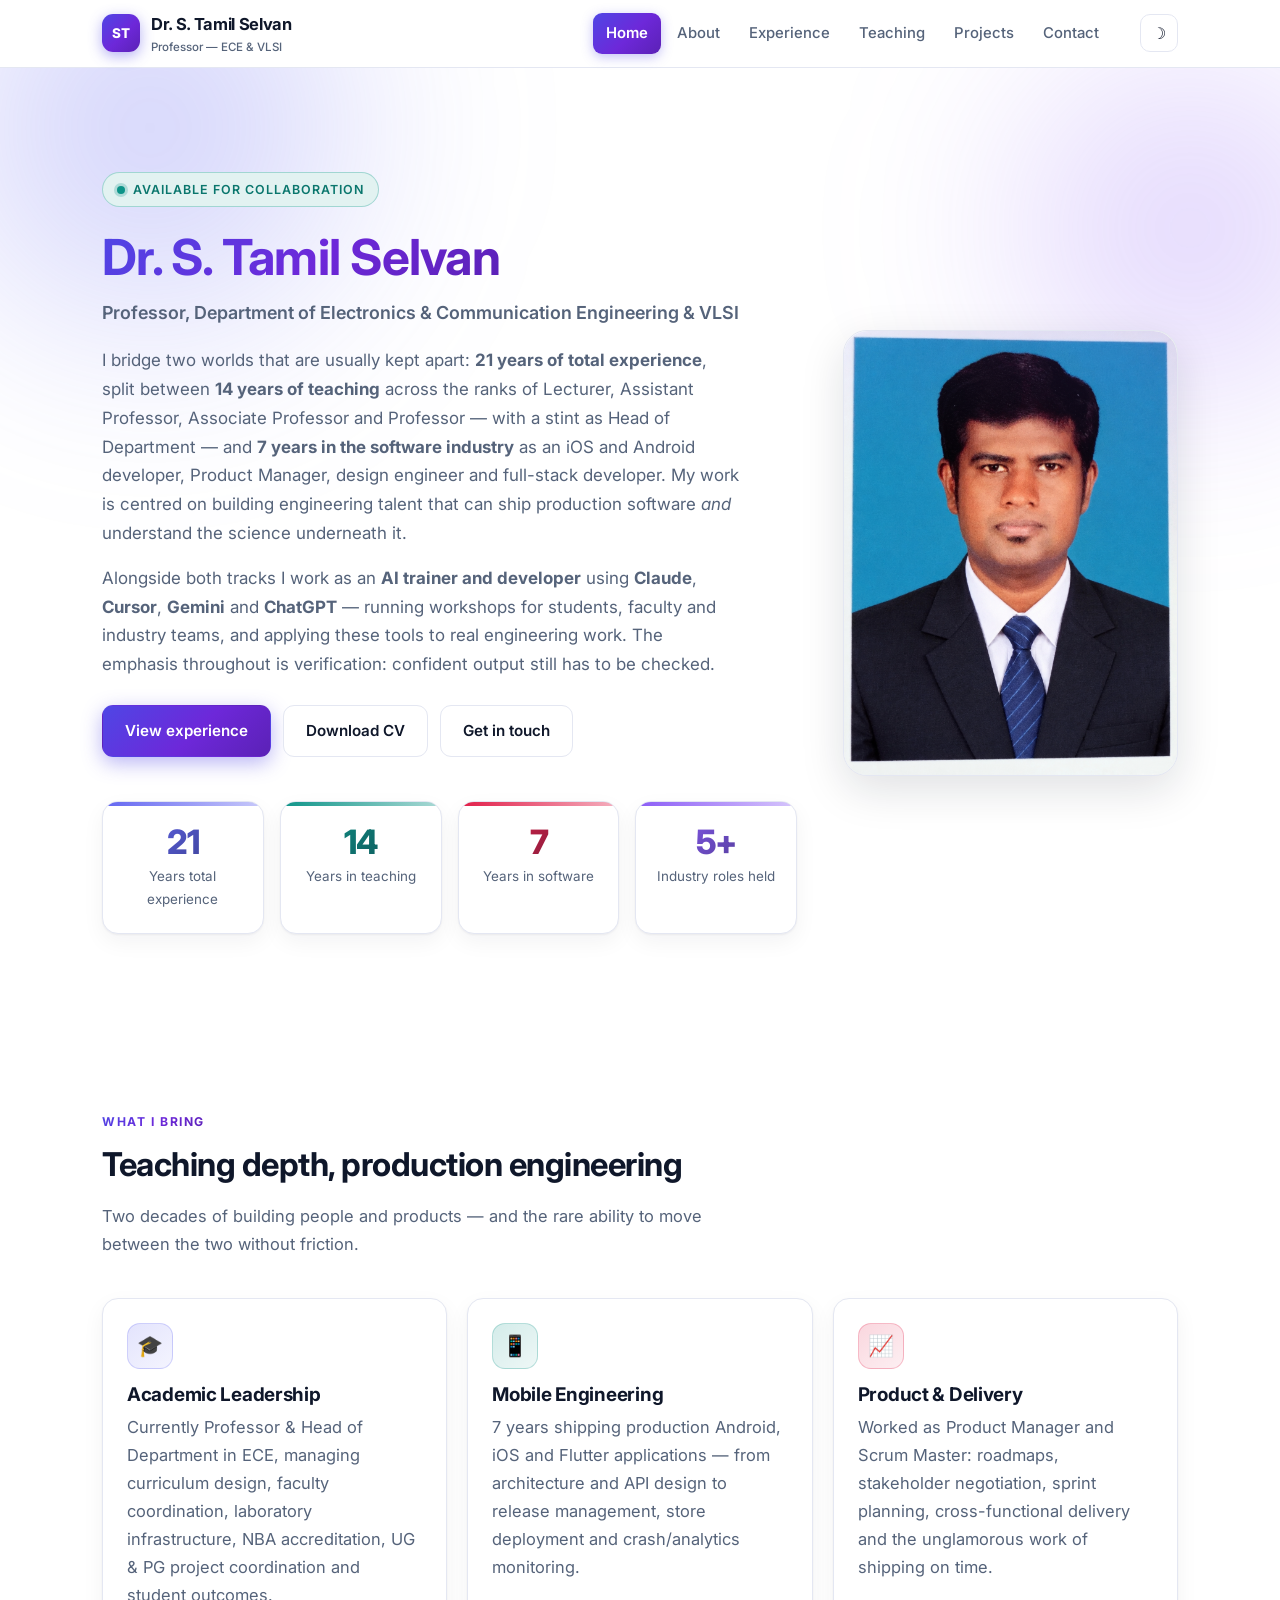
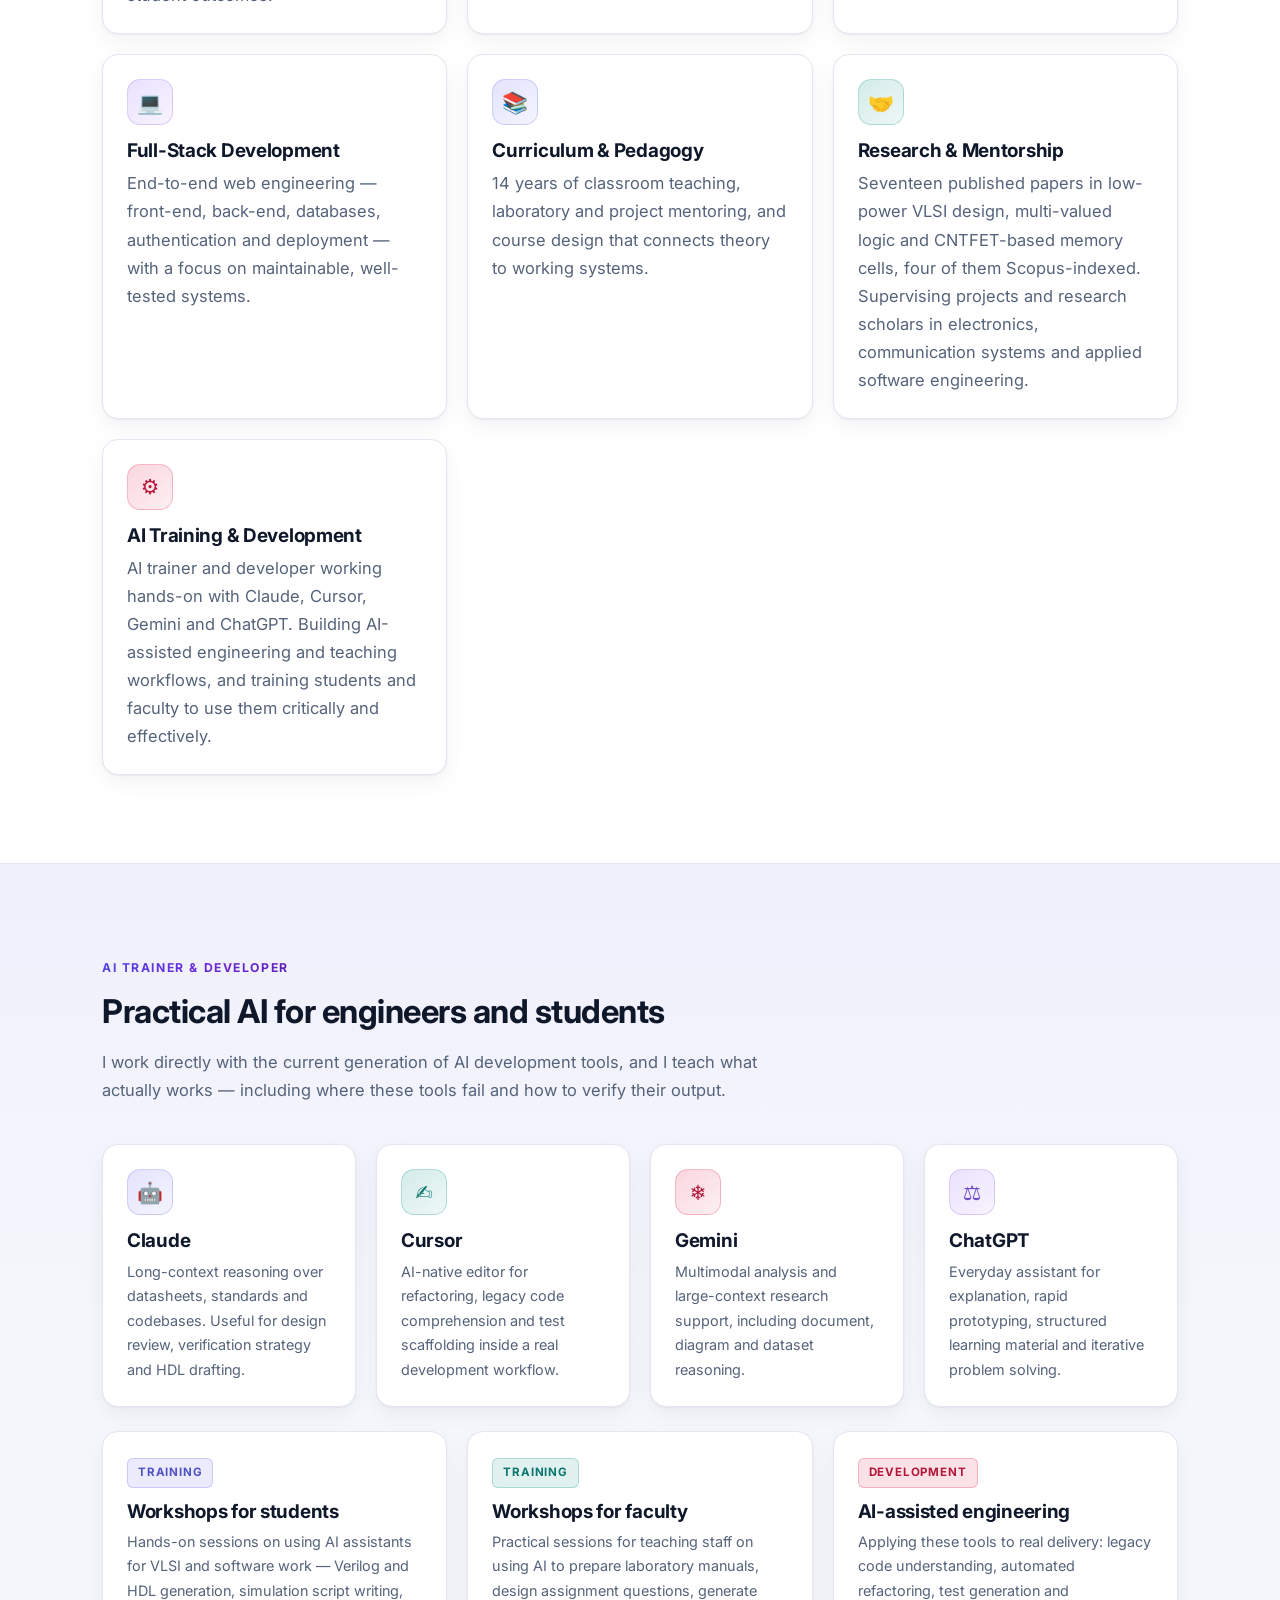
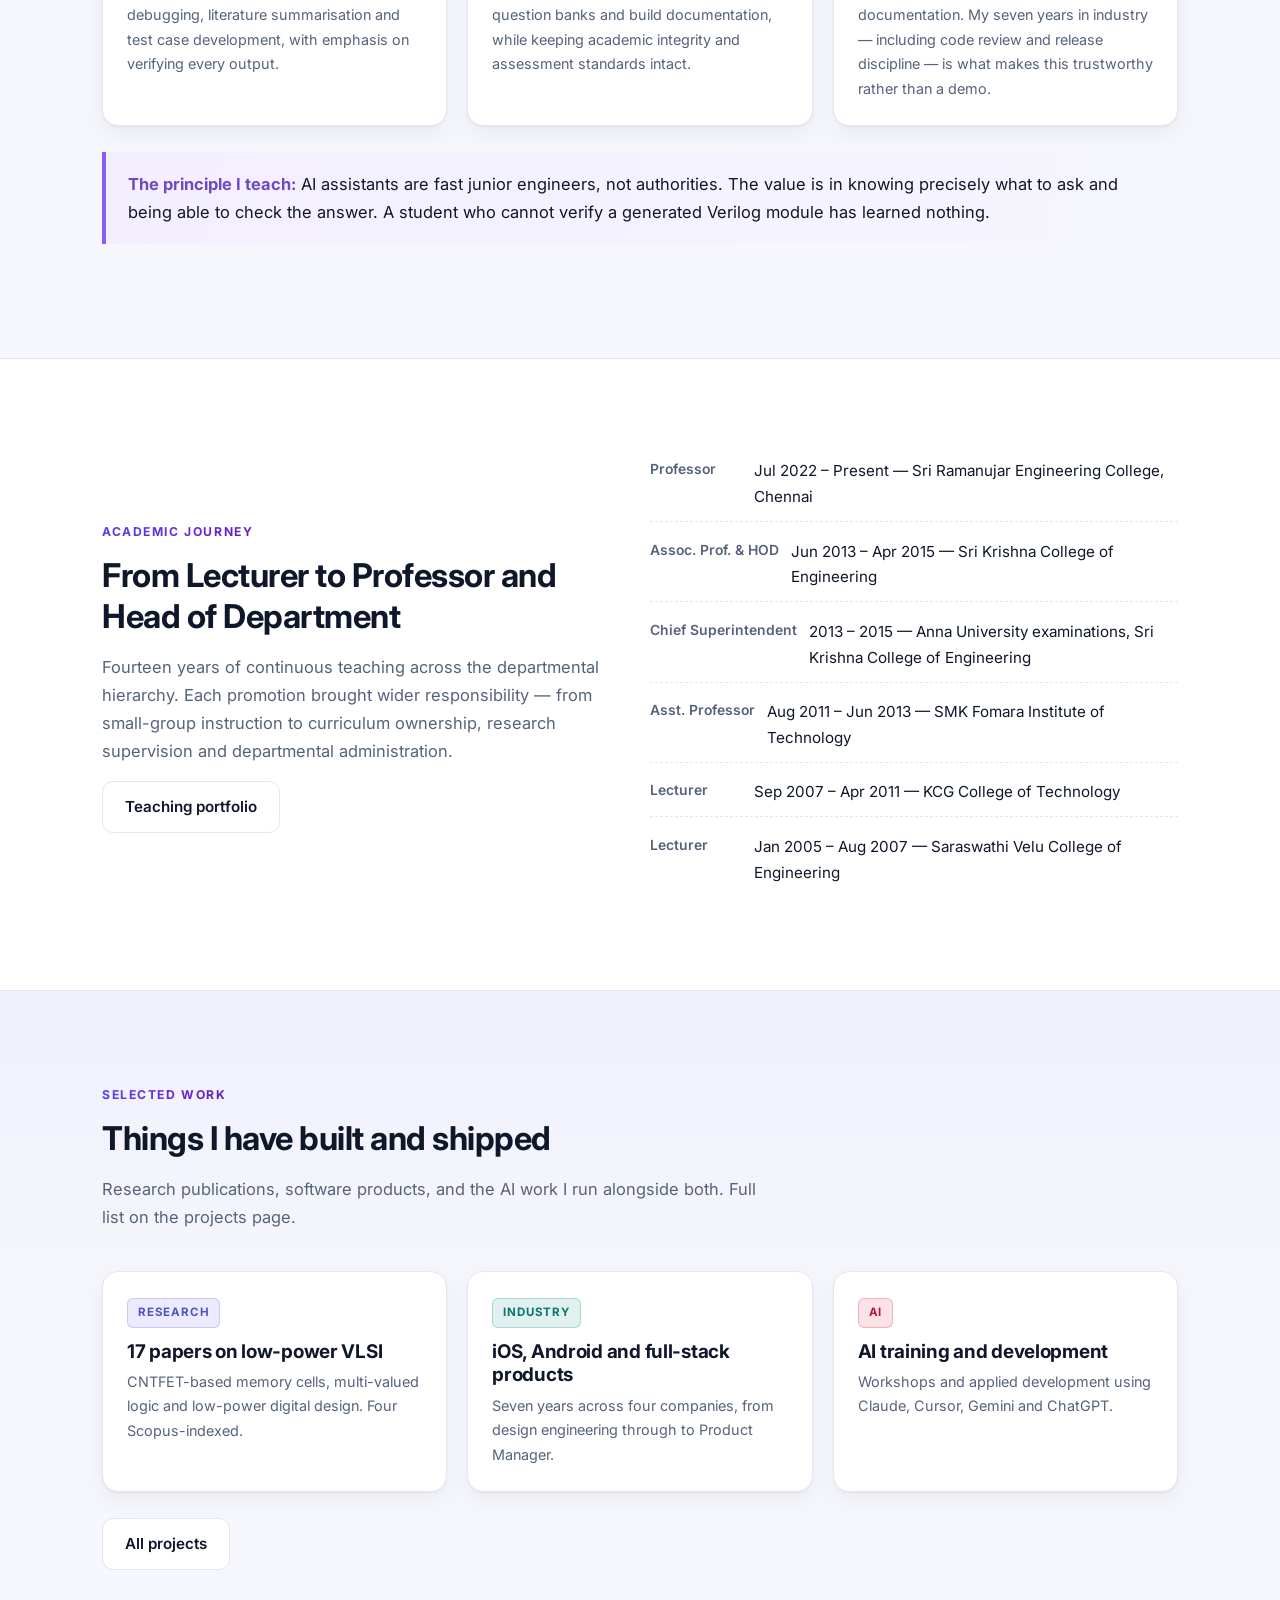
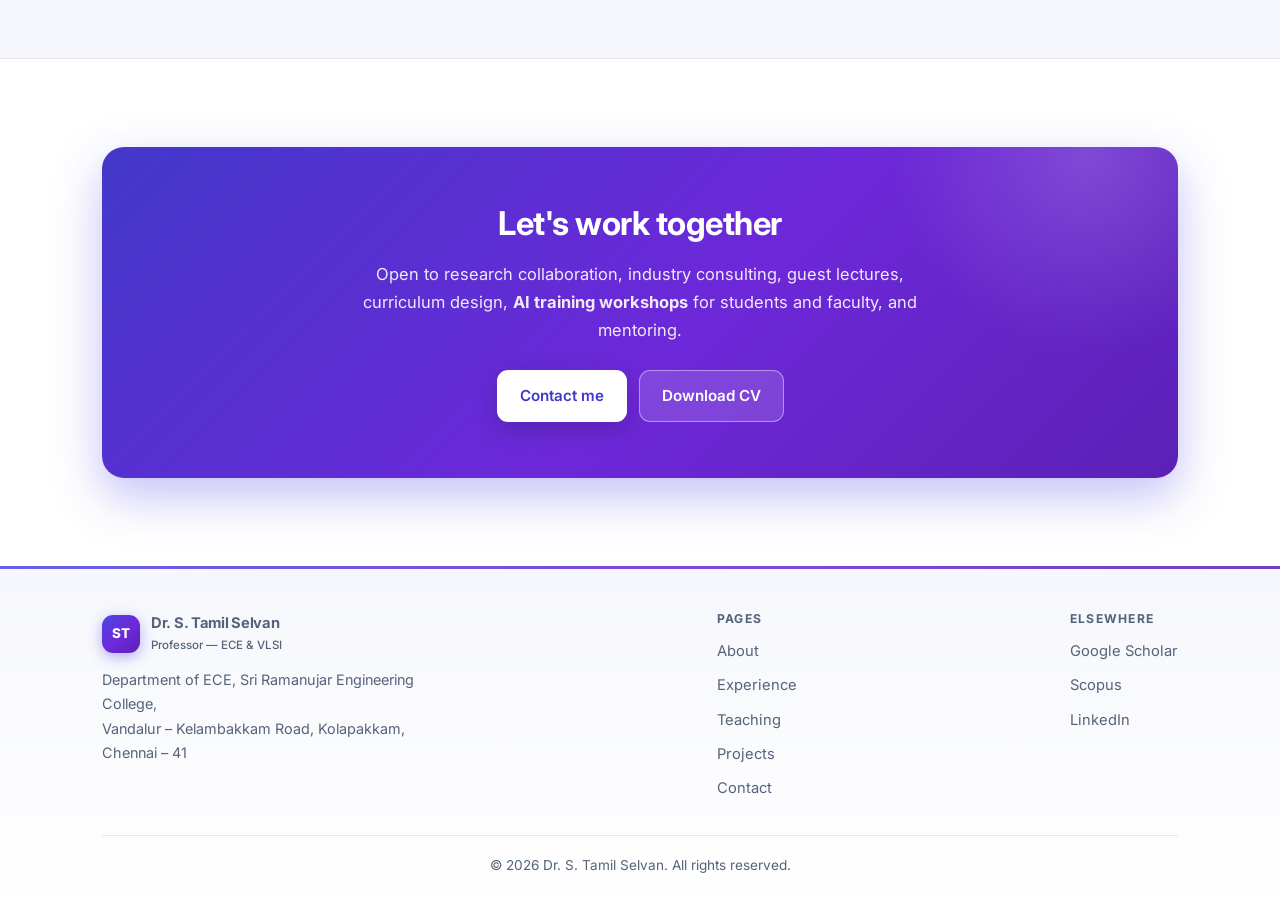
==== commit fcc0012b: "vlsi" ====
--- a/index.html
+++ b/index.html
@@ -22,7 +22,7 @@
   <div class="wrap">
     <a class="brand" href="index.html">
       <span class="mark">ST</span>
-      <span>Dr. S. Tamil Selvan<span class="sub">Professor &mdash; ECE</span></span>
+      <span>Dr. S. Tamil Selvan<span class="sub">Professor &mdash; ECE &amp; VLSI</span></span>
     </a>
     <button class="icon-btn menu-btn" data-menu-toggle aria-expanded="false" aria-controls="primary-nav" aria-label="Open menu">&#9776;</button>
     <nav class="nav" id="primary-nav" aria-label="Primary">
@@ -46,7 +46,7 @@
       <div>
         <span class="eyebrow">Available for collaboration</span>
         <h1><span class="name">Dr. S. Tamil Selvan</span></h1>
-        <p class="role">Professor, Department of Electronics &amp; Communication Engineering</p>
+        <p class="role">Professor, Department of Electronics &amp; Communication Engineering &amp; VLSI</p>
         <p class="lede">
           I bridge two worlds that are usually kept apart: <strong>21 years of total experience</strong>,
           split between <strong>14 years of teaching</strong> across the ranks of Lecturer, Assistant
@@ -304,7 +304,7 @@
       <div>
         <a class="brand" href="index.html">
           <span class="mark">ST</span>
-          <span>Dr. S. Tamil Selvan<span class="sub">Professor &mdash; ECE</span></span>
+          <span>Dr. S. Tamil Selvan<span class="sub">Professor &mdash; ECE &amp; VLSI</span></span>
         </a>
         <p class="small muted" style="margin-top:12px;max-width:38ch">
           Department of ECE, Sri Ramanujar Engineering College,<br>Vandalur &ndash; Kelambakkam Road, Kolapakkam, Chennai &ndash; 41
